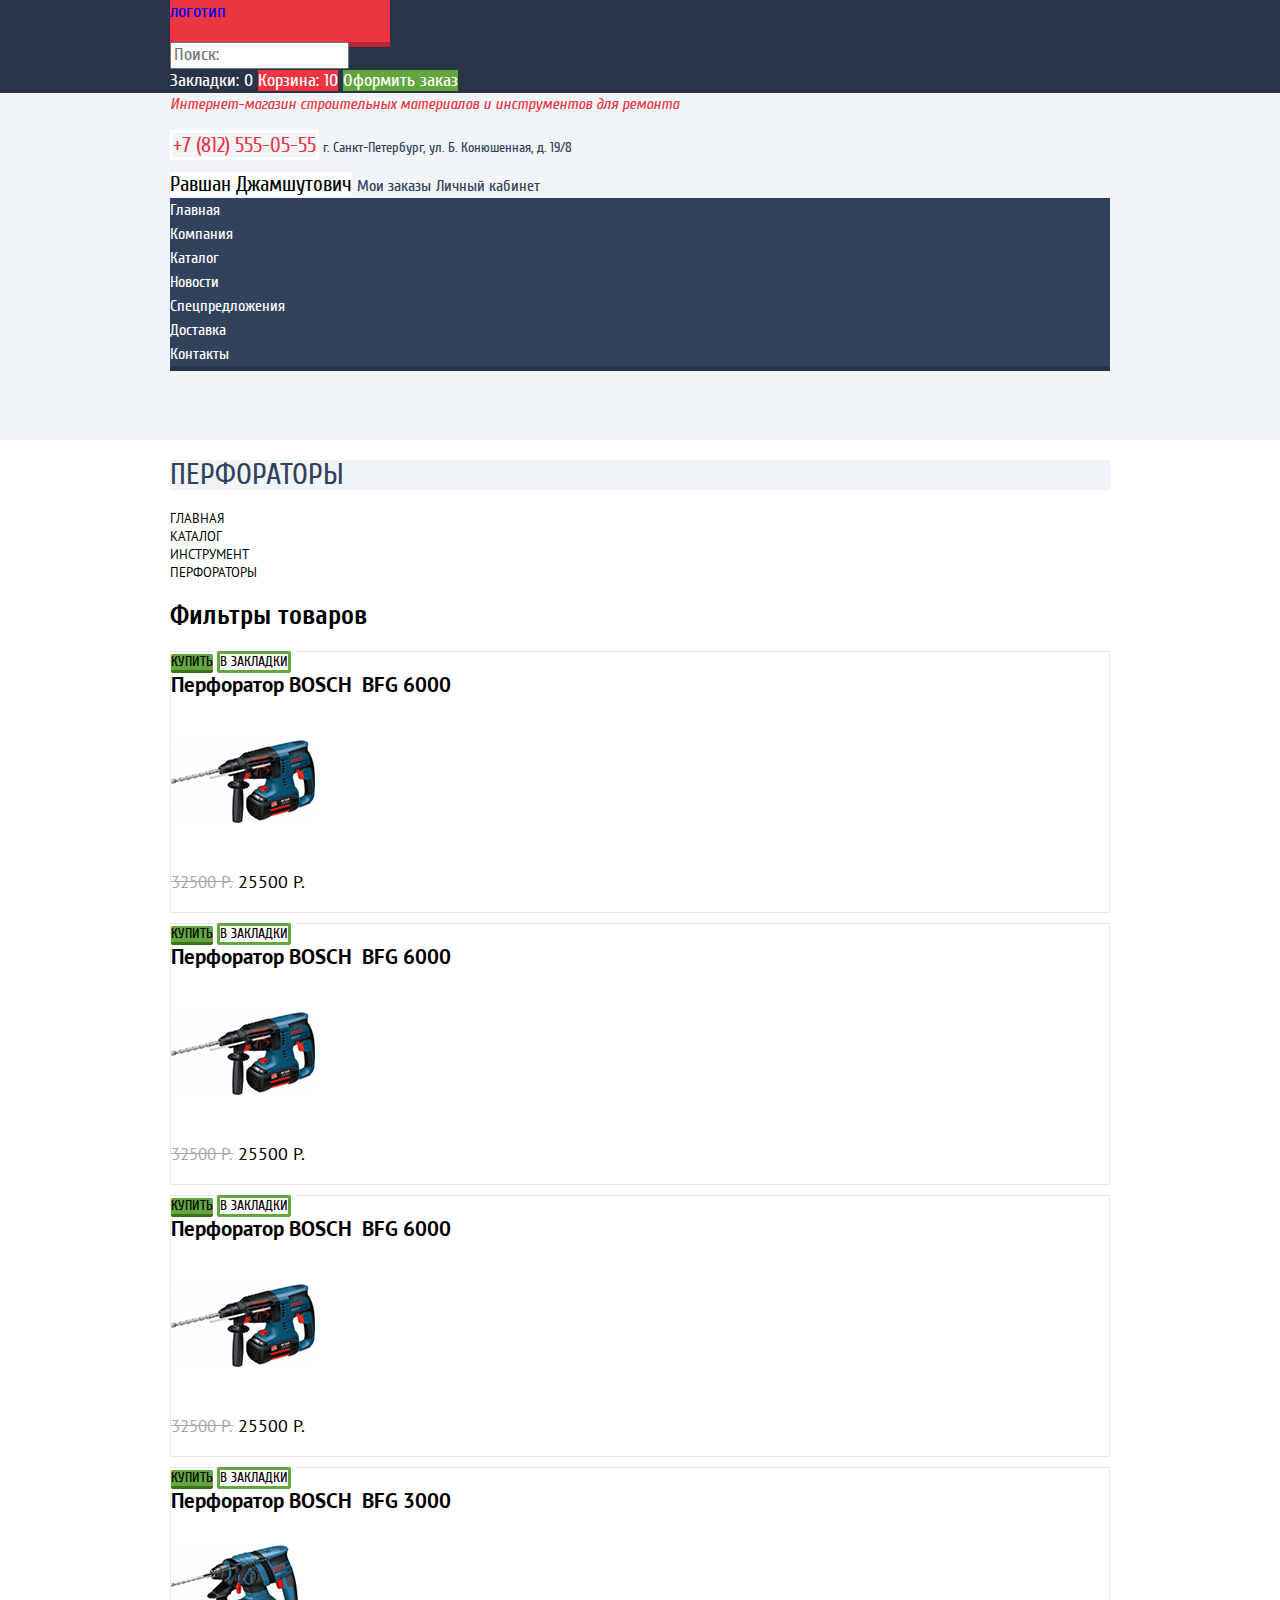
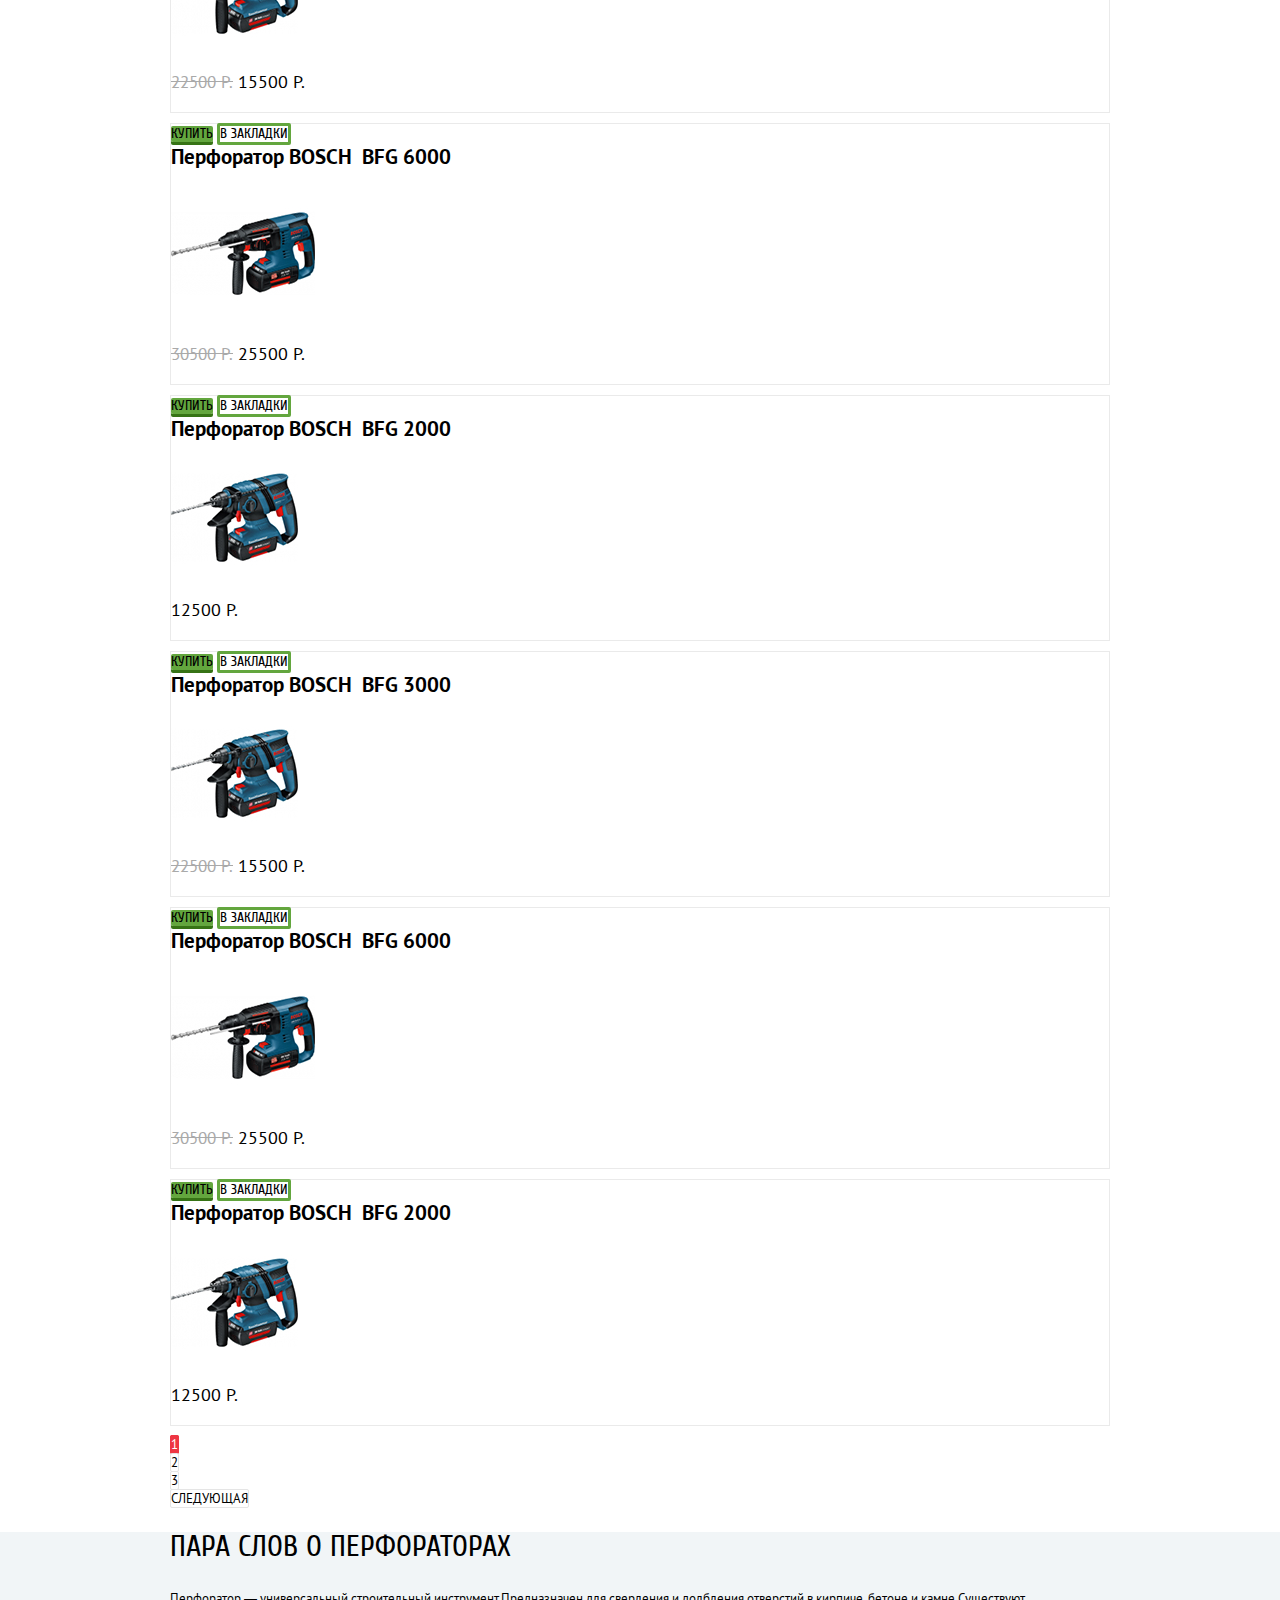
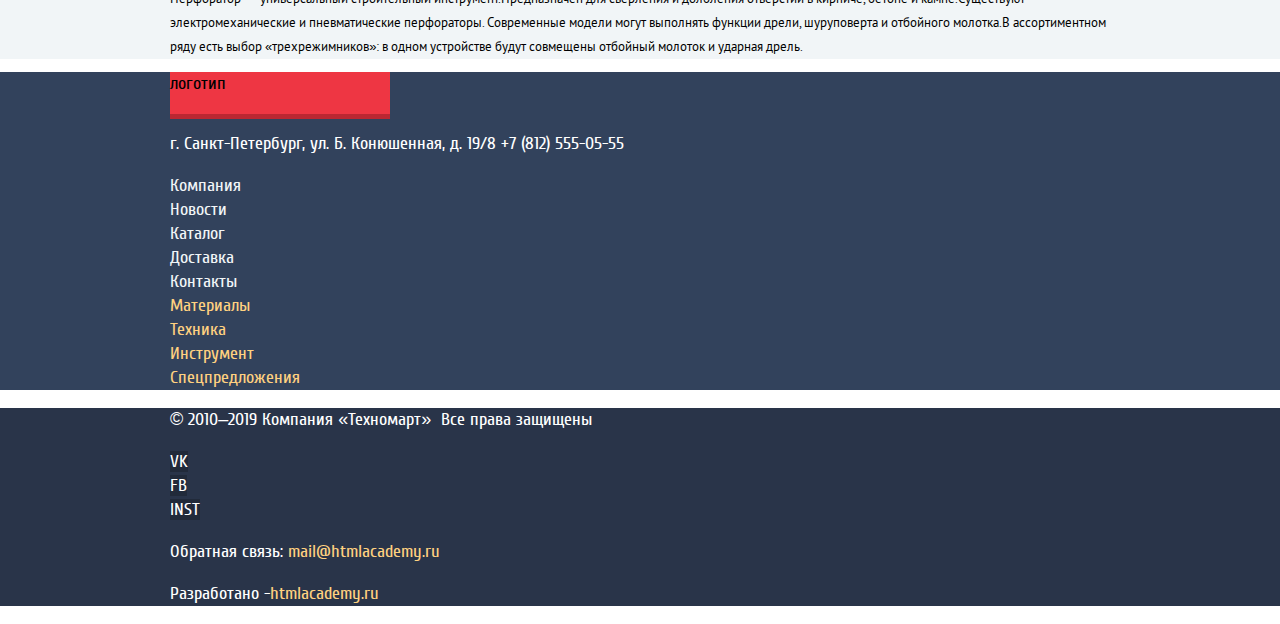
==== catalog.html @ c73e3b1f "Графика. Добавление контентных изображений.#1" ====
<!DOCTYPE html>
<html lang="en">
  <head>
    <meta charset="UTF-8">
    <title>HTML Academy: Техномарт Каталог</title>
    <link rel="stylesheet" href="css/normalize.css">
    <link rel="stylesheet" href="css/style.css">
  </head>
  <body class="page-body">
    <header class="main-header">
      <section class="header-top">
        <div class="header-content container">
          <a href="index.html" class="logo">логотип</a>
          <form>
            <input type="search" name="search" placeholder="Поиск:">
          </form>
          <a class="marks" href="">Закладки: 0</a>
          <a class="cart catalog-cart"  href="">Корзина: 10</a>
          <a class="order" href="blank.html">Оформить заказ</a>
        </div>
      </section>
      <section class="header-bottom">
        <div class="header-content container">
          <p class="site-desc">Интернет-магазин строительных материалов и инструментов для ремонта</p>
          <p class="location-adress">
            <a class="phone-number-header" href="tel:+78125550555">+7 (812) 555-05-55</a>
            г. Санкт-Петербург, ул. Б. Конюшенная, д. 19/8
          </p>
          <a class="user-link" href="blank.html">Равшан Джамшутович</a>
          <a class="my-orders" href="blank.html">Мои заказы</a>
          <a class="private-area" href="blank.html">Личный кабинет</a>
          <nav class="main-navigation">
            <ul class="site-navigation clear-list">
              <li class="site-navigation-item"><a href="index.html">Главная</a></li>
              <li class="site-navigation-item"><a href="blank.html">Компания</a></li>
              <li class="site-navigation-item"><a>Каталог</a></li>
              <li class="site-navigation-item"><a href="blank.html">Новости</a></li>
              <li class="site-navigation-item"><a href="blank.html">Спецпредложения</a></li>
              <li class="site-navigation-item"><a href="blank.html">Доставка</a></li>
              <li class="site-navigation-item"><a href="blank.html">Контакты</a></li>
            </ul>
          </nav>
        </div>
      </section>
    </header>
    <main>
      <div class="container">
        <h1 class="perforators-heading">Перфораторы</h1>
        <ul class="breadcrumbs clear-list">
          <li class="breadcrumbs-item breadcrumbs-item-house"><a href="index.html">главная</a></li><!-- иконка -->
          <li class="breadcrumbs-item"><a>Каталог</a></li>
          <li class="breadcrumbs-item"><a href="">Инструмент</a></li>
          <li class="breadcrumbs-item"><a href="">Перфораторы</a></li>
        </ul>
        <aside>
          <h2>Фильтры товаров</h2><!-- Форма фильтра товаров -->
        </aside>
        <section class="catalog-product">
          <ul class="catalog-product-list clear-list">
            <li class="catalog-product-item">
              <div class="catalog-product-actions">
                <a href="" class="buy">Купить</a>
                <a href="" class="add-marks">В закладки</a>
              </div>
              <h3>Перфоратор BOSCH  BFG 6000</h3>
              <img class="catalog-product-pic" width="144" height="128" src="img/bfg6000.jpg" alt="BFG 6000">
              <p>
                <del class="old-price">32500 Р.</del>
                <a href="">25500 Р.</a>
              </p>
            </li>
            <li class="catalog-product-item">
              <div class="catalog-product-actions">
                <a href="" class="buy">Купить</a>
                <a href="" class="add-marks">В закладки</a>
              </div>
              <h3>Перфоратор BOSCH  BFG 6000</h3>
              <img class="catalog-product-pic" src="img/bfg6000.jpg" width="144" height="128" alt="BFG 6000">
              <p>
                <del class="old-price">32500 Р.</del>
                <a href="">25500 Р.</a>
              </p>
            </li>
            <li class="catalog-product-item">
              <div class="catalog-product-actions">
                <a href="" class="buy">Купить</a>
                <a href="" class="add-marks">В закладки</a>
              </div>
              <h3>Перфоратор BOSCH  BFG 6000</h3>
              <img class="catalog-product-pic" src="img/bfg6000.jpg" width="144" height="128" alt="BFG 6000">
              <p>
                <del class="old-price">32500 Р.</del>
                <a href="">25500 Р.</a>
              </p>
            </li>
            <li class="catalog-product-item">
              <div class="catalog-product-actions">
                <a href="" class="buy">Купить</a>
                <a href="" class="add-marks">В закладки</a>
              </div>
              <h3>Перфоратор BOSCH  BFG 3000</h3>
              <img class="catalog-product-pic" src="img/bfg2000-3000.jpg" width="127" height="112" alt="BFG 3000">
              <p>
                <del class="old-price">22500 Р.</del>
                <a href="">15500 Р.</a>
              </p>
            </li>
            <li class="catalog-product-item">
              <div class="catalog-product-actions">
                <a href="" class="buy">Купить</a>
                <a href="" class="add-marks">В закладки</a>
              </div>
              <h3>Перфоратор BOSCH  BFG 6000</h3>
              <img class="catalog-product-pic" src="img/bfg6000.jpg" width="144" height="128" alt="BFG 6000">
              <p>
                <del class="old-price">30500 Р.</del>
                <a href="">25500 Р.</a>
              </p>
            </li>
            <li class="catalog-product-item">
              <div class="catalog-product-actions">
                <a href="" class="buy">Купить</a>
                <a href="" class="add-marks">В закладки</a>
              </div>
              <h3>Перфоратор BOSCH  BFG 2000</h3>
              <img class="catalog-product-pic" src="img/bfg2000-3000.jpg" width="127" height="112" alt="BFG 2000">
              <p>
                <a href="">12500 Р.</a>
              </p>
            </li>
            <li class="catalog-product-item">
              <div class="catalog-product-actions">
                <a href="" class="buy">Купить</a>
                <a href="" class="add-marks">В закладки</a>
              </div>
              <h3>Перфоратор BOSCH  BFG 3000</h3>
              <img class="catalog-product-pic" src="img/bfg2000-3000.jpg" width="127" height="112" alt="BFG 3000">
              <p>
                <del class="old-price">22500 Р.</del>
                <a href="">15500 Р.</a>
              </p>
            </li>
            <li class="catalog-product-item">
              <div class="catalog-product-actions">
                <a href="" class="buy">Купить</a>
                <a href="" class="add-marks">В закладки</a>
              </div>
              <h3>Перфоратор BOSCH  BFG 6000</h3>
              <img class="catalog-product-pic" src="img/bfg6000.jpg" width="144" height="128" alt="BFG 6000">
              <p>
                <del class="old-price">30500 Р.</del>
                <a href="">25500 Р.</a>
              </p>
            </li>
            <li class="catalog-product-item">
              <div class="catalog-product-actions">
                <a href="" class="buy">Купить</a>
                <a href="" class="add-marks">В закладки</a>
              </div>
              <h3>Перфоратор BOSCH  BFG 2000</h3>
              <img class="catalog-product-pic" src="img/bfg2000-3000.jpg" width="127" height="112" alt="BFG 2000">
              <p>
                <a href="">12500 Р.</a>
              </p>
            </li>
          </ul>
          <ul class="pagination clear-list">
            <li class="pagination-item"><a class="current">1</a></li>
            <li class="pagination-item"><a href="">2</a></li>
            <li class="pagination-item"><a href="">3</a></li>
            <li class="pagination-item"><a href="">Следующая</a></li>
          </ul>
        </section>
      </div>
      <section class="perforators-desc">
        <div class="container">
          <h2 class="perforators-desc-heading">Пара слов о перфораторах</h2>
          <p class="perforators-desc-text">Перфоратор — универсальный строительный  инструмент.Предназначен для сверления и долбления отверстий в кирпиче, бетоне и камне.Существуют электромеханические и пневматические перфораторы. Современные модели могут выполнять функции дрели, шуруповерта и отбойного молотка.В ассортиментном ряду есть выбор «трехрежимников»: в одном устройстве будут совмещены отбойный молоток и ударная дрель.</p>
        </div>
      </section>
    </main>
    <footer>
      <section class="footer-top">
        <div class="container">
          <a class="logo">логотип</a>
          <p class="footer-top-text">
            г. Санкт-Петербург, ул. Б. Конюшенная, д. 19/8
            <a class="phone-number-footer" href="tel:+78125550555">+7 (812) 555-05-55</a>
          </p>
          <ul class="footer-navigation clear-list">
            <li class="footer-navigation-item"><a href="blank.html">Компания</a></li>
            <li class="footer-navigation-item"><a href="blank.html">Новости</a></li>
            <li class="footer-navigation-item"><a href="catalog.html">Каталог</a></li>
            <li class="footer-navigation-item"><a href="blank.html">Доставка</a></li>
            <li class="footer-navigation-item"><a href="blank.html">Контакты</a></li>
          </ul>
          <ul class="footer-promo-list clear-list">
            <li class="footer-promo-item"><a href="#">Материалы</a></li>
            <li class="footer-promo-item"><a href="#">Техника</a></li>
            <li class="footer-promo-item"><a href="#">Инструмент</a></li>
            <li class="footer-promo-item"><a href="#">Спецпредложения</a></li>
          </ul>
        </div>
      </section>
      <section class="footer-bottom">
        <div class="container">
          <p class="footer-bottom-text">© 2010–2019 Компания «Техномарт»  Все права защищены</p>
          <ul class="footer-bottom-social clear-list">
            <li><a class="social-button" href="#">VK</a></li>
            <li><a class="social-button" href="#">FB</a></li>
            <li><a class="social-button" href="#">INST</a></li>
          </ul>
          <p class="footer-bottom-text">Обратная связь:<a class="feedback" href="mailto:mail@htmlacademy.ru"> mail@htmlacademy.ru</a></p>
          <p class="footer-bottom-text">Разработано -<a class="developers" href=" https://htmlacademy.ru/intensive/htmlcss">htmlacademy.ru</a></p>
        </div>
      </section>
    </footer>
  </body>
</html>
---- css/style.css ----
@font-face {
  font-family: "Cuprum";
  font-style: normal;
  font-weight: 400;
  src: local("Cuprum Regular"), local("Cuprum-Regular"),
       url("../fonts/cuprum.woff2") format("woff2"),
       url("../fonts/cuprum.woff") format("woff");
}
@font-face {
  font-family: "Cuprum";
  font-style: italic;
  font-weight: 400;
  src: local("Cuprum Italic"), local("Cuprum-Italic"),
       url("../fonts/cuprumitalic.woff2") format("woff2"),
       url("../fonts/cuprumitalic.woff") format("woff");
}
@font-face {
  font-family: "Cuprum";
  font-style: normal;
  font-weight: 700;
  src: local("Cuprum Bold"), local("Cuprum-Bold"),
       url("../fonts/cuprumbold.woff2") format("woff2"),
       url("../fonts/cuprumbold.woff") format("woff");
}
@font-face {
  font-family: "Cuprum";
  font-style: italic;
  font-weight: 700;
  src: local("Cuprum Bold Italic"), local("Cuprum-BoldItalic"),
       url("../fonts/cuprumbolditalic.woff2") format("woff2"),
       url("../fonts/cuprumbolditalic.woff") format("woff");
}
@font-face {
  font-family: "PT Sans";
  font-style: normal;
  font-weight: 400;
  src: local("PT Sans"), local("PTSans-Regular"),
       url("../fonts/ptsans.woff2") format("woff2"),
       url("../fonts/ptsans.woff") format("woff");
}
@font-face {
  font-family: "PT Sans";
  font-style: normal;
  font-weight: 700;
  src: local("PT Sans Bold"), local("PTSans-Bold"),
       url("../fonts/ptsansbold.woff2") format("woff2"),
       url("../fonts/ptsansbold.woff") format("woff");
}
/*Variables*/
:root {
  --basic-red: #EE3643;
  --basic-red-hover: #CA2C37;
  --basic-red-darken: #BA2732;
  --basic-blue: #32425C;
  --basic-blue-darken: #293449;
  --basic-blue-darkest: #32425C;
  --basic-blue-shadow: #405069;
  --special-blue: #161D29;
  --special-blue-active:#1D2739;
  --basic-green: #63A63E;
  --basic-green-hover: #5FBB2D;
  --basic-green-shadow: #367315;
  --basic-green-darken: #518534;
  --basic-white: #FFFFFF;
  --basic-white-lighten: rgba(255, 255, 255, 0.5);
  --special-white: rgba(0, 0, 0, 0.15);
  --basic-black: #000000;
  --basic-grey: #F1F5F7;
  --basic-grey-lighten: #EAEAEA;
  --basic-grey-darken: #A9A9A9;
  --special-grey: #C5C5C5;
  --special-grey-border: #E5E5E5;
  --basic-yellow: #FFBF47;
  --basic-yellow-lighten: #FFC047;
  --basic-light-blue: #3BBCE3;
  --basic-violet: #DC91D8;
  --basic-light-green: #8ED78F;
  --basic-pink-lighten: #F9F5F0;
  --special-gold: #FFD180;
  --social-blue: #212A3A;
}
/*Global*/
body {
  min-width: 960px;
  font-family: "Cuprum", "Arial", sans-serif;
  font-size: 18px;
  line-height: 24px;
  background-color: var(--basic-white);
  color: var(--basic-black);
}
.container {
  width: 940px;
  margin: 0 auto;
  padding: 0 10px;
}
.clear-list {
  list-style: none;
  padding: 0;
  margin: 0;
}
a {
  text-decoration: none;
}
/*Header*/
.main-header {

}
.header-top {
  background-color: var(--basic-blue-darken);
}
.logo {
  display: block;
  width: 220px;
  height: 42px;
  background-color: var(--basic-red);
  box-shadow: 0 5px 0 var(--basic-red-darken);
}
.logo:active {
  background-color: var(--basic-red-hover);
}
/*Поиск*/
.site-search:hover {
  background-color: var(--basic-white);
  border: none;
  color: var(--basic-black);
}
.marks,
.cart,
.order {
  color: var(--basic-white);
}
.marks:active,
.cart:active {
  background-color: var(--special-blue);
  color: var(--basic-white-lighten);
}
.order {
  background-color: var(--basic-green);
}
.order:hover {
  background-color: var(--basic-green-hover);
}
.order:active {
  background-color: var(--basic-green);
  color: var(--basic-white-lighten);
}
.header-bottom {
  background-color: var(--basic-grey);
  padding-bottom: 74px;
}
.site-desc {
  font-style: italic;
  font-size: 16px;
  line-height: 23px;
  color: var(--basic-red);
  margin: 0;
}
.phone-number-header {
  font-size: 21px;
  line-height: 30px;
  color: var(--basic-red);
  border: 3px solid var(--basic-white);
}
.location-adress {
  font-size: 14px;
  color: var(--basic-blue);
}
.login-link,
.registration-link,
.user-link {
  font-size: 21px;
  line-height: 21px;
  color: var(--basic-black);
  background-color: var(--basic-white);
}
.login-link:hover,
.registration-link:hover {
  font-size: 21px;
  line-height: 21px;
  color: var(--basic-red);
}
.login-link:active,
.registration-link:active,
.user-link:active {
  font-size: 21px;
  line-height: 21px;
  color: var(--special-grey);
}
.main-navigation {
  background-color: var(--basic-blue);
}
.site-navigation {
  box-shadow: 0 5px 0 var(--basic-blue-darken);
  padding-left: 0;
}
.site-navigation-item {

}
.site-navigation-item a {
  color: var(--basic-white);
  font-size: 16px;
}
.site-navigation-item a:hover {
  color: var(--basic-white);
  font-size: 16px;
  background-color: var(--basic-blue-darken);
}
.site-navigation-item a:active{
  color: var(--basic-white-lighten);
  font-size: 16px;
  background: var(--special-blue-active);
}
 /*Main*/
/*Promo-block*/
.promo-block {
}
.materials {
  background-color: var(--basic-yellow);
}
.instruments {
  background-color: var(--basic-light-blue);
}
.technics {
  background-color: var(--basic-violet);
}
.discount {
  background-color: var(--basic-light-green);
}
.delivery {
  background-color: var(--basic-yellow-lighten);
}
.promo-information-list {

}
.promo-information-item {

}
.promo-information-item p {
  font-size: 24px;
  line-height: 30px;
  color: var(--basic-white);
}
.promo-information-button {
  display: block;
  color: var(--basic-white);
  background-color: var(--basic-white-lighten);
  font-size: 14px;
  line-height: 18px;
  text-transform: uppercase;
}
.promo-information-button:hover {
  background-color: var(--special-grey);
}
.promo-information-button:active {
  background-color: var(--basic-grey-darken);
}
.promo-information-slider {
  background-color: var(--basic-grey-darken); /*Здесь будут картинки*/
}
.promo-information-slider-title {
  font-size: 36px;
  line-height: 36px;
}
.promo-information-slider-desc {
  font-size: 18px;
  line-height: 24px;
}
 /*Красная кнопка*/
.red-button {
  font-family: "Cuprum", "Arial", sans-serif;
  color: var(--basic-white);
  text-transform: uppercase;
  font-size: 14px;
  line-height: 18px;
  background-color: var(--basic-red);
}
.red-button:hover {
  background-color: var(--basic-red-hover);
}
.red-button:active {
  background-color: var(--basic-red-darken);
}
/*Популярные товары*/
.popular-product {
  font-family: "PT Sans", "Arial", sans-serif;
}
.popular-product-heading {
  font-family: "Cuprum", "Arial", sans-serif;
  font-size: 30px;
  line-height: 30px;
  font-weight: normal;
  text-transform: uppercase;
  color: var(--basic-blue);
  background-color: var(--basic-pink-lighten);
}
.popular-product-list {
}
.popular-product-item {
  border: 1px solid var(--basic-grey-lighten);
}
.popular-product-item a{
  color: var(--basic-black);
  line-height: 20px;
}
.old-price {
  font-size: 17px;
  line-height: 18px;
  color: var(--basic-grey-darken);
}
.price-button {
}
/*Популярные производители*/
.popular-brand {

}
.popular-brand-heading {
  background-color: var(--basic-pink-lighten);
  text-transform: uppercase;
  font-weight: normal;
  color: var(--basic-blue);
  font-size: 30px;
  line-height: 30px;
}
.popular-brand-list {

}
.popular-brand-item {
  border: 1px solid var(--basic-grey-lighten);
  background-color: var(--basic-white);
}
/*Сервисы*/
.service,
.perforators-desc {
  background-color: var(--basic-grey);
}
.service-heading,
.perforators-desc-heading {
  font-size: 30px;
  line-height: 30px;
  text-transform: uppercase;
  font-weight: normal;
}
.service-desc,
.service-slider-desc,
.perforators-desc-text {
  font-family: "PT Sans", "Arial", sans-serif;
  font-size: 13px;
  line-height: 24px;
}
.service-list {

}
.service-item {
  background-color: var(--basic-blue);
  color: var(--basic-white);
  font-size: 21px;
  line-height: 30px;
  border-bottom: 1px solid var(--basic-blue-darken);
  border-top: 1px solid var(--basic-blue-shadow);
}
.service-item:hover {
  background-color: var(--basic-blue-darken);
}
.service-item:active {
  background-color: var(--basic-white);
  color: var(--basic-blue);
  border: none;
}
/*company-desc*/
.company-desc-heading,
.company-contacts-heading {
  text-transform: uppercase;
  font-size: 30px;
  line-height: 30px;
  font-weight: normal;
}
.company-desc-text,
.company-contacts-text {
  font-family: "PT Sans", "Arial", sans-serif;
  font-size: 13px;
  line-height: 24px;
  color: var(--basic-black);
}
.company-desc-list {
}
.company-desc-item {
  position: relative;
  padding-left: 37px;
}
.company-desc-item:before {
  position: absolute;
  left: 0;
  content: "";
  width: 25px;
  height: 2px;
  background-color: var(--basic-red);
  top: 10px;
}
 /*Footer*/
/*футер-топ*/
.footer-top {
  background-color: var(--basic-blue);
}
.footer-top-text,
.phone-number-footer {
  color: var(--basic-white);
}
.phone-number-footer {
}
.footer-bottom {
  background-color: var(--basic-blue-darken);
}
.footer-navigation {
}
.footer-navigation a {
  color: var(--basic-grey);
}
.footer-navigation a:hover {
  text-decoration: underline;
}
.footer-navigation a:active {
  color: var(--basic-grey);
  opacity: 50%;
}
.footer-promo-list {
}
.footer-promo-item a {
  color: var(--special-gold);
}
.footer-promo-item a:hover {
  text-decoration: underline;
}
.footer-promo-item a:active {
  opacity: 50%;
}
/*футер-боттом*/
.footer-bottom-social {
}
.social-button {
  background-color: var(--social-blue);
  color: var(--basic-white);
}
.social-button:hover,
.social-button:active {
  background-color: var(--basic-red);
}
.footer-bottom-text {
  color: var(--basic-white);
}
.feedback,
.developers {
  color: var(--special-gold);
}
.feedback:hover,
.developers:hover {
  text-decoration: underline;
}
.feedback:active,
.developers:active {
  color: var(--basic-red);
}
 /*Catalog*/
/*Hedear*/
.catalog-cart {
  background-color: var(--basic-red);
}
.my-orders,
.private-area {
  color: var(--basic-blue);
  line-height: 18px;
  font-size: 16px;
}
.my-orders:hover,
.private-area:hover {
  color: var(--basic-red);
}
.my-orders:active,
.private-area:active {
  color: var(--special-grey);
}
/*Main*/
.perforators-heading {
  font-size: 30px;
  line-height: 30px;
  font-weight: normal;
  text-transform: uppercase;
  color: var(--basic-blue);
  background-color: var(--basic-grey);
}
.breadcrumbs {
  font-family: "PT Sans", "Arial", sans-serif;
  text-transform: uppercase;
  font-size: 13px;
  line-height: 18px;
}
.breadcrumbs a {
  color: var(--basic-black);
}
.catalog-product {
  font-family: "PT Sans", "Arial", sans-serif;
}
.catalog-product-list {
}
.catalog-product-item {
  position: relative;
  border: 1px solid var(--basic-grey-lighten);
  margin-bottom: 10px;
}
.catalog-product-item:hover {
  box-shadow: 0px 4px 20px var(--special-white);
}

.catalog-product-item a {
  color: var(--basic-black);
  line-height: 20px;
}
.product-item-hover {
  box-shadow: 0px 4px 20px var(--special-white);
}
/*зелёные кнопки*/
.catalog-product-actions {
  font-family: "Cuprum", "Arial", sans-serif;
  font-size: 14px;
  line-height: 18px;
  text-transform: uppercase;
  width: 100%;
  position: absolute;
  top: 0;
  left: 0;
  background-color: var(--basic-white);

}

.buy {
  color: var(--basic-white);
  background-color: var(--basic-green);
  box-shadow: 0px 3px 0px var(--basic-green-shadow);
  border-radius: 2px;
}
.buy:hover {
  background-color: var(--basic-green-hover);
}
.buy:active {
  background-color: var(--basic-green-darken);
}
.add-marks {
  color: var(--basic-blue);
  border: 3px solid var(--basic-green);
  border-radius: 2px;
}
.add-marks:hover {
  border: 3px solid var(--basic-blue);
}
.add-marks:active {
  border: 3px solid var(--basic-blue);
  color: var(--basic-blue);
  opacity: 0.5;
}
/*Пагинация*/
.pagination {
  font-size: 13px;
  line-height: 18px;
}
.pagination-item .current {
  background-color: var(--basic-red);
  color: var(--basic-white);
  border: 1px solid var(--basic-red);
  border-radius: 2px;
}
.pagination-item a {
  color: var(--basic-black);
  text-transform: uppercase;
  border: 1px solid var(--special-grey-border);
  border-radius: 2px;
}
.pagination a:hover {
  border: 1px solid var(--special-grey);
}
.pagination a:active {
  border: 1px solid var(--basic-red);
}
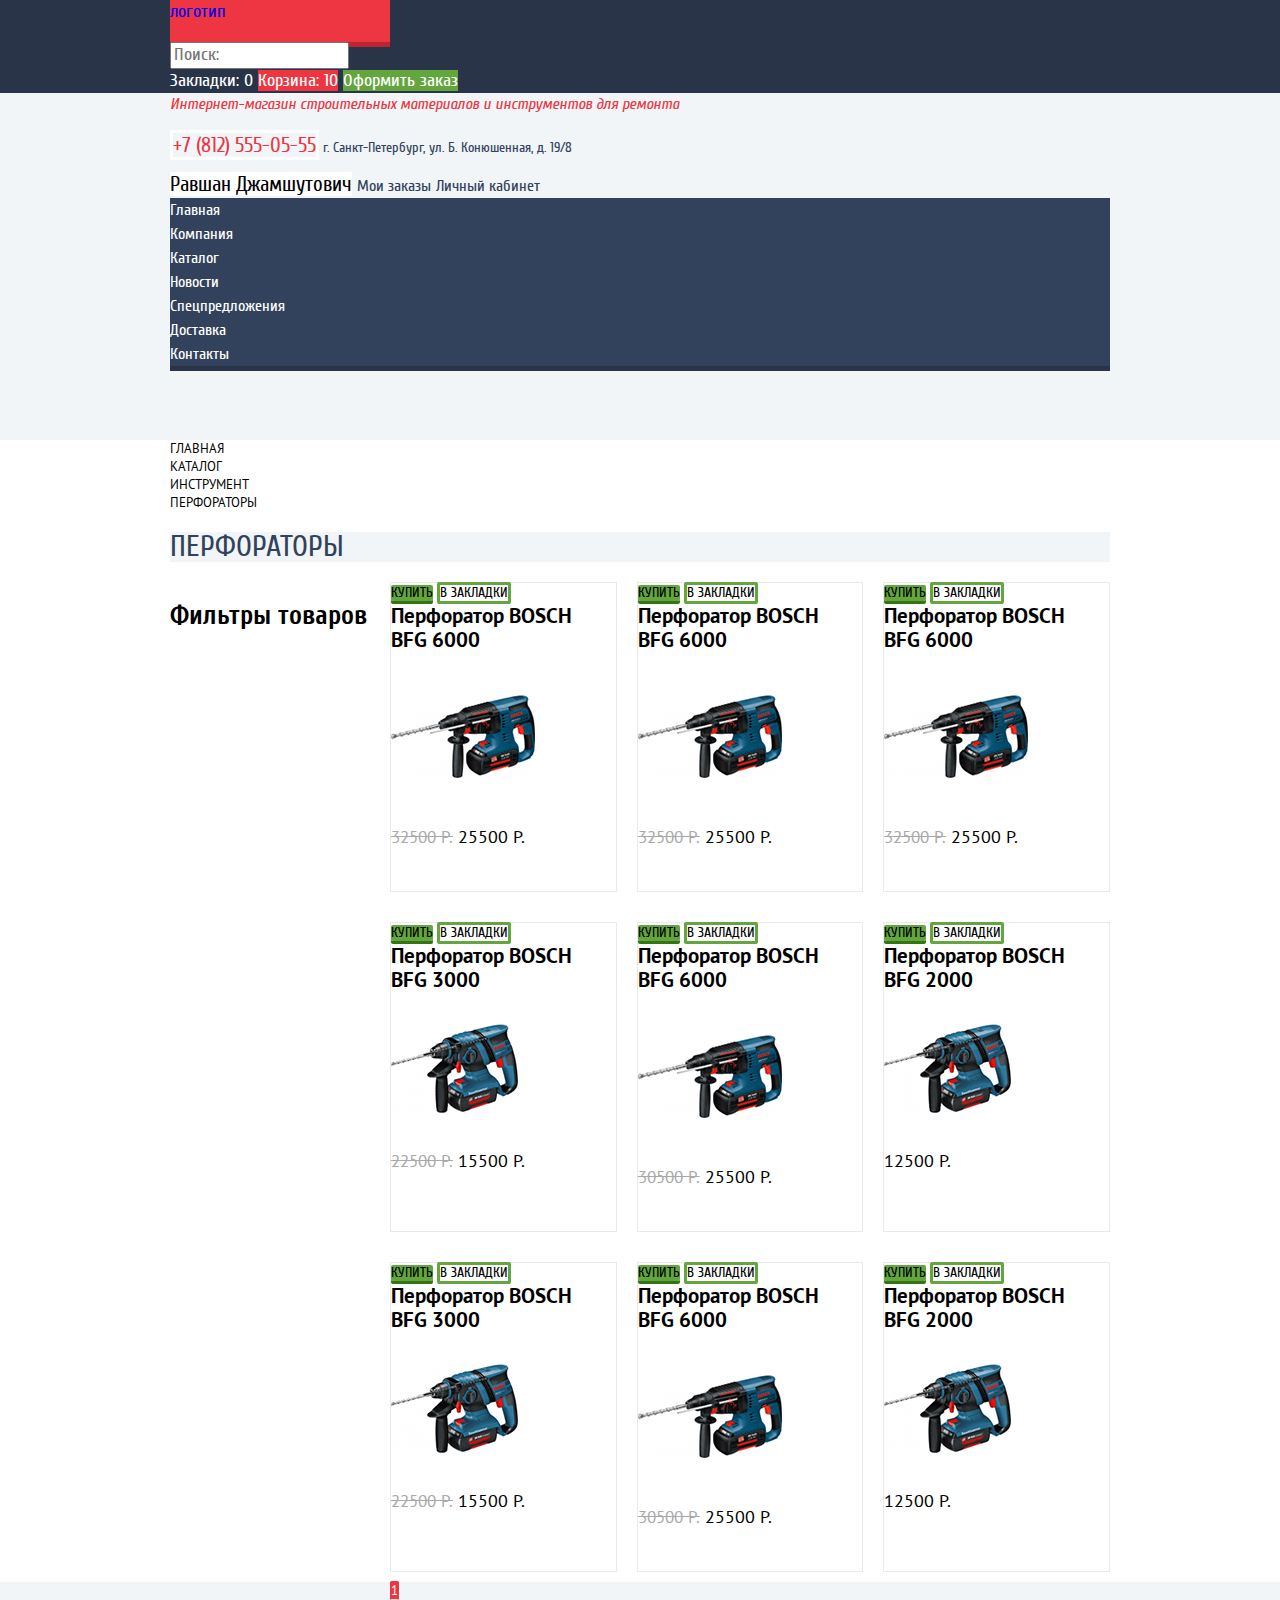
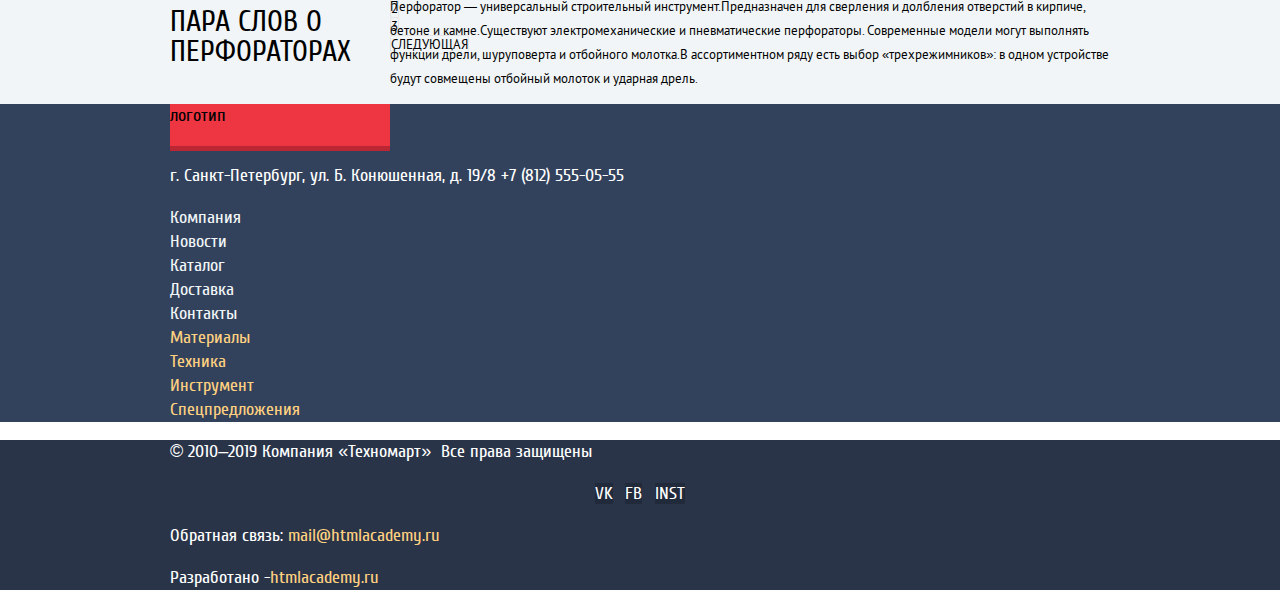
==== commit 5099ae21: "Сетка на гридах внутренней страницы. #1" ====
--- a/catalog.html
+++ b/catalog.html
@@ -1,12 +1,12 @@
 <!DOCTYPE html>
-<html lang="en">
+<html class="page" lang="en">
   <head>
     <meta charset="UTF-8">
     <title>HTML Academy: Техномарт Каталог</title>
     <link rel="stylesheet" href="css/normalize.css">
     <link rel="stylesheet" href="css/style.css">
   </head>
-  <body class="page-body">
+  <body class="page-body inner-page">
     <header class="main-header">
       <section class="header-top">
         <div class="header-content container">
@@ -43,7 +43,7 @@
         </div>
       </section>
     </header>
-    <main>
+    <main class="page-catalog">
       <div class="container">
         <h1 class="perforators-heading">Перфораторы</h1>
         <ul class="breadcrumbs clear-list">
@@ -52,8 +52,9 @@
           <li class="breadcrumbs-item"><a href="">Инструмент</a></li>
           <li class="breadcrumbs-item"><a href="">Перфораторы</a></li>
         </ul>
-        <aside>
-          <h2>Фильтры товаров</h2><!-- Форма фильтра товаров -->
+        <aside class="product-filters">
+          <h2>Фильтры товаров</h2>
+          <!-- Форма фильтра товаров -->
         </aside>
         <section class="catalog-product">
           <ul class="catalog-product-list clear-list">
--- a/css/style.css
+++ b/css/style.css
@@ -88,6 +88,22 @@
   background-color: var(--basic-white);
   color: var(--basic-black);
 }
+a {
+  text-decoration: none;
+}
+img {
+  max-width: 100%;
+  height: auto;
+}
+.page {
+  height: 100%;
+}
+.page-body {
+  min-height: 100%;
+  display: grid;
+  grid-template-rows: min-content 1fr min-content;
+  align-content: start;
+}
 .container {
   width: 940px;
   margin: 0 auto;
@@ -98,12 +114,8 @@
   padding: 0;
   margin: 0;
 }
-a {
-  text-decoration: none;
-}
 /*Header*/
 .main-header {
-
 }
 .header-top {
   background-color: var(--basic-blue-darken);
@@ -193,9 +205,7 @@
   box-shadow: 0 5px 0 var(--basic-blue-darken);
   padding-left: 0;
 }
-.site-navigation-item {
 
-}
 .site-navigation-item a {
   color: var(--basic-white);
   font-size: 16px;
@@ -230,7 +240,10 @@
   background-color: var(--basic-yellow-lighten);
 }
 .promo-information-list {
-
+  display: grid;
+  grid-gap: 20px;
+  grid-template-columns: auto auto auto;
+  grid-template-rows: auto auto auto;
 }
 .promo-information-item {
 
@@ -256,6 +269,8 @@
 }
 .promo-information-slider {
   background-color: var(--basic-grey-darken); /*Здесь будут картинки*/
+  grid-column: 1 / 3;
+  grid-row: 2 / 4;
 }
 .promo-information-slider-title {
   font-size: 36px;
@@ -284,6 +299,12 @@
 .popular-product {
   font-family: "PT Sans", "Arial", sans-serif;
 }
+.popular-product-wrapper {
+  display: grid;
+  grid-template-columns: 1fr auto;
+  background-color: var(--basic-pink-lighten);
+  align-items: center;
+}
 .popular-product-heading {
   font-family: "Cuprum", "Arial", sans-serif;
   font-size: 30px;
@@ -294,6 +315,9 @@
   background-color: var(--basic-pink-lighten);
 }
 .popular-product-list {
+  display: grid;
+  grid-template-columns: repeat(4, 1fr);
+  grid-gap: 20px;
 }
 .popular-product-item {
   border: 1px solid var(--basic-grey-lighten);
@@ -322,13 +346,24 @@
   line-height: 30px;
 }
 .popular-brand-list {
-
+  display: grid;
+  grid-template-columns: repeat(4, 1fr);
+  grid-gap: 20px;
 }
 .popular-brand-item {
   border: 1px solid var(--basic-grey-lighten);
   background-color: var(--basic-white);
 }
 /*Сервисы*/
+.service .container {
+  display: grid;
+  grid-template-columns: 1fr 1fr 1fr;
+  grid-gap: 80px;
+  align-items: center;
+}
+.service-wrapper {
+  grid-column: 1 / -1;
+}
 .service,
 .perforators-desc {
   background-color: var(--basic-grey);
@@ -339,6 +374,13 @@
   line-height: 30px;
   text-transform: uppercase;
   font-weight: normal;
+}
+.service-slider-heading {
+  line-height: 30px;
+  font-size: 30px;
+  text-transform: uppercase;
+  font-weight: normal;
+  color: var(--basic-blue);
 }
 .service-desc,
 .service-slider-desc,
@@ -367,6 +409,13 @@
   border: none;
 }
 /*company-desc*/
+.desc-wrapper {
+  display: grid;
+  grid-template-columns: 1fr 1fr;
+}
+.company-contacts {
+  justify-self: end;
+}
 .company-desc-heading,
 .company-contacts-heading {
   text-transform: uppercase;
@@ -398,6 +447,9 @@
 }
  /*Footer*/
 /*футер-топ*/
+.footer {
+  display: grid;
+}
 .footer-top {
   background-color: var(--basic-blue);
 }
@@ -410,8 +462,7 @@
 .footer-bottom {
   background-color: var(--basic-blue-darken);
 }
-.footer-navigation {
-}
+
 .footer-navigation a {
   color: var(--basic-grey);
 }
@@ -422,7 +473,8 @@
   color: var(--basic-grey);
   opacity: 50%;
 }
-.footer-promo-list {
+.footer-promo-item {
+  align-self: center;
 }
 .footer-promo-item a {
   color: var(--special-gold);
@@ -435,6 +487,10 @@
 }
 /*футер-боттом*/
 .footer-bottom-social {
+  display: grid;
+  grid-template-columns: repeat(3,1fr);
+  justify-self: center;
+  align-self: center;
 }
 .social-button {
   background-color: var(--social-blue);
@@ -479,6 +535,10 @@
   color: var(--special-grey);
 }
 /*Main*/
+.page-catalog .container {
+  display: grid;
+  grid-template-columns: 220px 3fr;
+}
 .perforators-heading {
   font-size: 30px;
   line-height: 30px;
@@ -486,12 +546,15 @@
   text-transform: uppercase;
   color: var(--basic-blue);
   background-color: var(--basic-grey);
+  grid-column: 1 / -1;
+  grid-row: 2 / 3;
 }
 .breadcrumbs {
   font-family: "PT Sans", "Arial", sans-serif;
   text-transform: uppercase;
   font-size: 13px;
   line-height: 18px;
+  grid-column: 1 / -1;
 }
 .breadcrumbs a {
   color: var(--basic-black);
@@ -500,6 +563,10 @@
   font-family: "PT Sans", "Arial", sans-serif;
 }
 .catalog-product-list {
+  display: grid;
+  grid-template-columns: repeat(3,1fr);
+  grid-gap: 20px;
+  height: 100%;
 }
 .catalog-product-item {
   position: relative;
@@ -509,7 +576,6 @@
 .catalog-product-item:hover {
   box-shadow: 0px 4px 20px var(--special-white);
 }
-
 .catalog-product-item a {
   color: var(--basic-black);
   line-height: 20px;
@@ -528,9 +594,7 @@
   top: 0;
   left: 0;
   background-color: var(--basic-white);
-
-}
-
+}
 .buy {
   color: var(--basic-white);
   background-color: var(--basic-green);
@@ -580,4 +644,3 @@
   border: 1px solid var(--basic-red);
 }
 
-
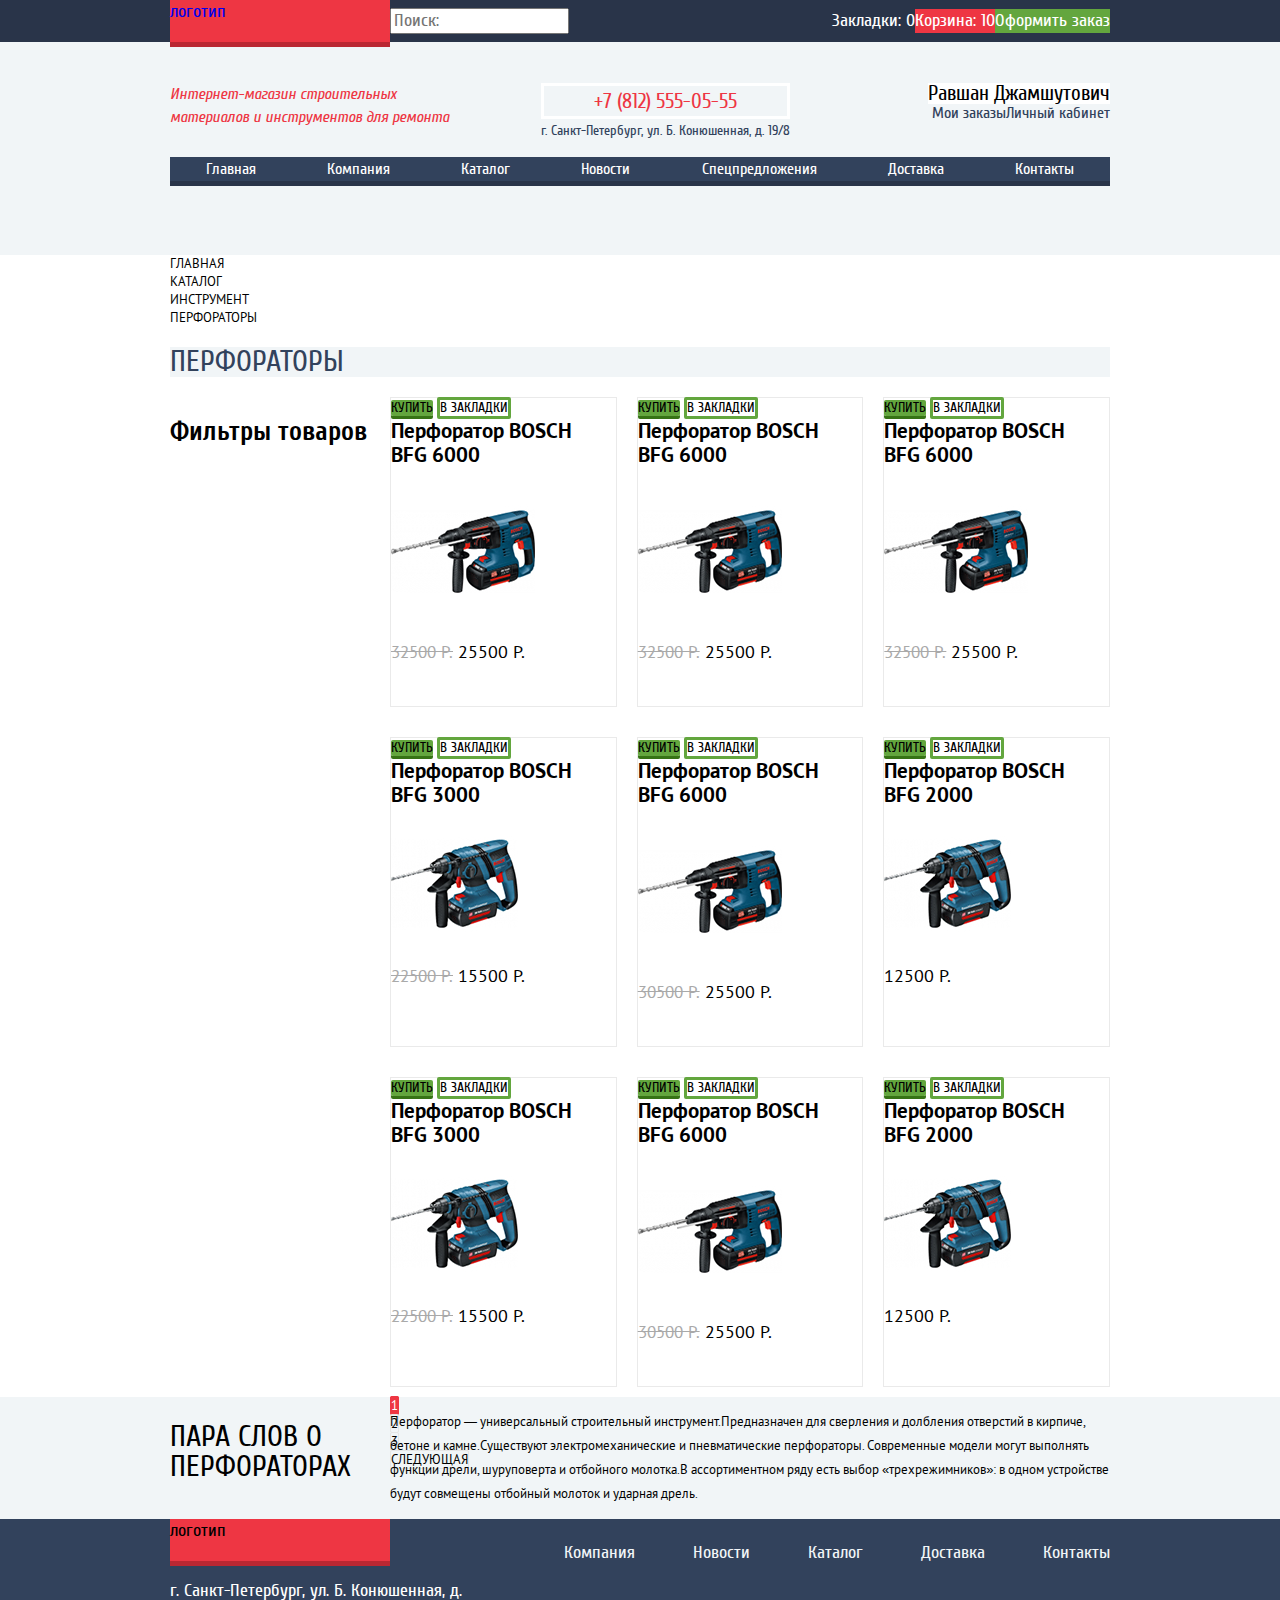
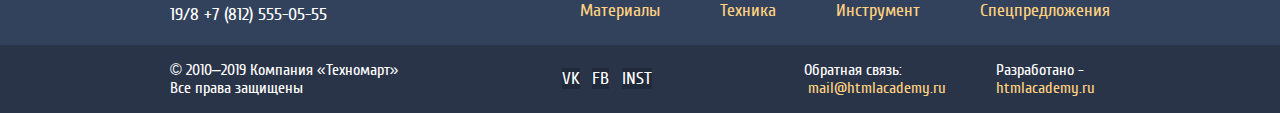
==== commit de7d3bf3: "Сетка на флексах внутренней страницы. #1" ====
--- a/catalog.html
+++ b/catalog.html
@@ -10,13 +10,17 @@
     <header class="main-header">
       <section class="header-top">
         <div class="header-content container">
-          <a href="index.html" class="logo">логотип</a>
-          <form>
-            <input type="search" name="search" placeholder="Поиск:">
-          </form>
-          <a class="marks" href="">Закладки: 0</a>
-          <a class="cart catalog-cart"  href="">Корзина: 10</a>
-          <a class="order" href="blank.html">Оформить заказ</a>
+          <div class="logosearch-wrapper">
+            <a href="index.html" class="logo">логотип</a>
+            <form>
+              <input type="search" name="search" placeholder="Поиск:">
+            </form>
+          </div>
+          <div class="mco-wrapper">
+            <a class="marks" href="">Закладки: 0</a>
+            <a class="cart catalog-cart"  href="">Корзина: 10</a>
+            <a class="order" href="blank.html">Оформить заказ</a>
+          </div>
         </div>
       </section>
       <section class="header-bottom">
@@ -26,9 +30,11 @@
             <a class="phone-number-header" href="tel:+78125550555">+7 (812) 555-05-55</a>
             г. Санкт-Петербург, ул. Б. Конюшенная, д. 19/8
           </p>
-          <a class="user-link" href="blank.html">Равшан Джамшутович</a>
-          <a class="my-orders" href="blank.html">Мои заказы</a>
-          <a class="private-area" href="blank.html">Личный кабинет</a>
+          <div class="catalog-login">
+            <a class="user-link" href="blank.html">Равшан Джамшутович</a>
+            <a class="my-orders" href="blank.html">Мои заказы</a>
+            <a class="private-area" href="blank.html">Личный кабинет</a>
+          </div>
           <nav class="main-navigation">
             <ul class="site-navigation clear-list">
               <li class="site-navigation-item"><a href="index.html">Главная</a></li>
@@ -189,27 +195,31 @@
         </div>
       </section>
     </main>
-    <footer>
+    <footer class="footer">
       <section class="footer-top">
         <div class="container">
-          <a class="logo">логотип</a>
-          <p class="footer-top-text">
-            г. Санкт-Петербург, ул. Б. Конюшенная, д. 19/8
-            <a class="phone-number-footer" href="tel:+78125550555">+7 (812) 555-05-55</a>
-          </p>
-          <ul class="footer-navigation clear-list">
-            <li class="footer-navigation-item"><a href="blank.html">Компания</a></li>
-            <li class="footer-navigation-item"><a href="blank.html">Новости</a></li>
-            <li class="footer-navigation-item"><a href="catalog.html">Каталог</a></li>
-            <li class="footer-navigation-item"><a href="blank.html">Доставка</a></li>
-            <li class="footer-navigation-item"><a href="blank.html">Контакты</a></li>
-          </ul>
-          <ul class="footer-promo-list clear-list">
-            <li class="footer-promo-item"><a href="#">Материалы</a></li>
-            <li class="footer-promo-item"><a href="#">Техника</a></li>
-            <li class="footer-promo-item"><a href="#">Инструмент</a></li>
-            <li class="footer-promo-item"><a href="#">Спецпредложения</a></li>
-          </ul>
+          <div class="footer-top-wrapper logo-wrapper">
+            <a class="logo">логотип</a>
+            <p class="footer-top-text">
+              г. Санкт-Петербург, ул. Б. Конюшенная, д. 19/8
+              <a class="phone-number-footer" href="tel:+78125550555">+7 (812) 555-05-55</a>
+            </p>
+          </div>
+          <div class="footer-top-wrapper nav-wrapper">
+            <ul class="footer-navigation clear-list">
+              <li class="footer-navigation-item"><a href="blank.html">Компания</a></li>
+              <li class="footer-navigation-item"><a href="blank.html">Новости</a></li>
+              <li class="footer-navigation-item"><a href="catalog.html">Каталог</a></li>
+              <li class="footer-navigation-item"><a href="blank.html">Доставка</a></li>
+              <li class="footer-navigation-item"><a href="blank.html">Контакты</a></li>
+            </ul>
+            <ul class="footer-promo-list clear-list">
+              <li class="footer-promo-item"><a href="#">Материалы</a></li>
+              <li class="footer-promo-item"><a href="#">Техника</a></li>
+              <li class="footer-promo-item"><a href="#">Инструмент</a></li>
+              <li class="footer-promo-item"><a href="#">Спецпредложения</a></li>
+            </ul>
+          </div>
         </div>
       </section>
       <section class="footer-bottom">
@@ -221,9 +231,9 @@
             <li><a class="social-button" href="#">FB</a></li>
             <li><a class="social-button" href="#">INST</a></li>
           </ul>
-          <p class="footer-bottom-text">Обратная связь:<a class="feedback" href="mailto:mail@htmlacademy.ru"> +          <p class="footer-bottom-text feedback-text">Обратная связь:<a class="feedback" href="mailto:mail@htmlacademy.ru">  mail@htmlacademy.ru</a></p>
-          <p class="footer-bottom-text">Разработано -<a class="developers" href=" +          <p class="footer-bottom-text dev-text">Разработано -<a class="developers" href="  https://htmlacademy.ru/intensive/htmlcss">htmlacademy.ru</a></p>
         </div>
       </section>
--- a/css/style.css
+++ b/css/style.css
@@ -119,6 +119,16 @@
 }
 .header-top {
   background-color: var(--basic-blue-darken);
+  display: flex;
+}
+.header-top .header-content {
+  display: flex;
+  justify-content: space-between;
+  align-items: center;
+}
+.logosearch-wrapper {
+  display: flex;
+  align-items: center;
 }
 .logo {
   display: block;
@@ -131,6 +141,8 @@
   background-color: var(--basic-red-hover);
 }
 /*Поиск*/
+.site-search {
+}
 .site-search:hover {
   background-color: var(--basic-white);
   border: none;
@@ -141,6 +153,10 @@
 .order {
   color: var(--basic-white);
 }
+.mco-wrapper {
+  display: flex;
+  justify-content: space-between;
+}
 .marks:active,
 .cart:active {
   background-color: var(--special-blue);
@@ -159,23 +175,40 @@
 .header-bottom {
   background-color: var(--basic-grey);
   padding-bottom: 74px;
+}
+.header-bottom .header-content {
+  display: flex;
+  flex-wrap: wrap;
+  justify-content: space-between;
+  align-items: flex-start;
 }
 .site-desc {
   font-style: italic;
   font-size: 16px;
   line-height: 23px;
   color: var(--basic-red);
-  margin: 0;
+  width: 300px;
+  margin-top: 41px;
+}
+.location-adress {
+  text-align: center;
+  font-size: 14px;
+  margin-top: 41px;
+  color: var(--basic-blue);
 }
 .phone-number-header {
+  display: block;
   font-size: 21px;
   line-height: 30px;
   color: var(--basic-red);
   border: 3px solid var(--basic-white);
 }
-.location-adress {
-  font-size: 14px;
-  color: var(--basic-blue);
+.login-registration {
+  display: flex;
+  flex-wrap: wrap;
+  width: 300px;
+  justify-content: flex-end;
+  margin-top: 41px;
 }
 .login-link,
 .registration-link,
@@ -202,10 +235,14 @@
   background-color: var(--basic-blue);
 }
 .site-navigation {
+  display: flex;
+  width: 940px;
+  justify-content: space-around;
   box-shadow: 0 5px 0 var(--basic-blue-darken);
   padding-left: 0;
 }
-
+.site-navigation-item {
+}
 .site-navigation-item a {
   color: var(--basic-white);
   font-size: 16px;
@@ -246,7 +283,6 @@
   grid-template-rows: auto auto auto;
 }
 .promo-information-item {
-
 }
 .promo-information-item p {
   font-size: 24px;
@@ -300,10 +336,12 @@
   font-family: "PT Sans", "Arial", sans-serif;
 }
 .popular-product-wrapper {
-  display: grid;
-  grid-template-columns: 1fr auto;
+  display: flex;
   background-color: var(--basic-pink-lighten);
   align-items: center;
+}
+.popular-product-wrapper a {
+  width: 192px;
 }
 .popular-product-heading {
   font-family: "Cuprum", "Arial", sans-serif;
@@ -313,6 +351,7 @@
   text-transform: uppercase;
   color: var(--basic-blue);
   background-color: var(--basic-pink-lighten);
+  width: 100%;
 }
 .popular-product-list {
   display: grid;
@@ -335,7 +374,6 @@
 }
 /*Популярные производители*/
 .popular-brand {
-
 }
 .popular-brand-heading {
   background-color: var(--basic-pink-lighten);
@@ -344,6 +382,7 @@
   color: var(--basic-blue);
   font-size: 30px;
   line-height: 30px;
+  width: 100%;
 }
 .popular-brand-list {
   display: grid;
@@ -390,7 +429,6 @@
   line-height: 24px;
 }
 .service-list {
-
 }
 .service-item {
   background-color: var(--basic-blue);
@@ -453,16 +491,36 @@
 .footer-top {
   background-color: var(--basic-blue);
 }
+.footer-top .container {
+  display: flex;
+  flex-wrap: wrap;
+  justify-content: space-between;
+}
+.logo-wrapper {
+  width: 320px;
+}
+.nav-wrapper {
+  width: 550px;
+  justify-content: center;
+  align-items: flex-end;
+}
+.footer-top-wrapper {
+  display: flex;
+  flex-direction: column;
+}
 .footer-top-text,
 .phone-number-footer {
   color: var(--basic-white);
 }
 .phone-number-footer {
 }
-.footer-bottom {
-  background-color: var(--basic-blue-darken);
-}
-
+.footer-navigation {
+  display: flex;
+  margin-bottom: 34px;
+}
+.footer-navigation-item {
+  margin-left: 58px;
+}
 .footer-navigation a {
   color: var(--basic-grey);
 }
@@ -473,8 +531,14 @@
   color: var(--basic-grey);
   opacity: 50%;
 }
+.footer-promo-list {
+  display: flex;
+  justify-content: flex-end;
+}
 .footer-promo-item {
   align-self: center;
+  justify-content: space-between;
+  margin-left: 60px;
 }
 .footer-promo-item a {
   color: var(--special-gold);
@@ -486,11 +550,21 @@
   opacity: 50%;
 }
 /*футер-боттом*/
+.footer-bottom {
+  background-color: var(--basic-blue-darken);
+}
+.footer-bottom .container {
+  display: flex;
+  justify-content: space-between;
+}
+.footer-bottom-text:first-child {
+width: 240px;
+}
 .footer-bottom-social {
   display: grid;
   grid-template-columns: repeat(3,1fr);
-  justify-self: center;
   align-self: center;
+  margin-left: auto;
 }
 .social-button {
   background-color: var(--social-blue);
@@ -502,10 +576,20 @@
 }
 .footer-bottom-text {
   color: var(--basic-white);
+  line-height: 18px;
+  font-size: 16px;
 }
 .feedback,
 .developers {
   color: var(--special-gold);
+  display: flex;
+}
+.feedback-text {
+  margin-left: auto;
+  margin-right: 50px;
+}
+.dev-text {
+  margin-right: 15px;
 }
 .feedback:hover,
 .developers:hover {
@@ -520,11 +604,23 @@
 .catalog-cart {
   background-color: var(--basic-red);
 }
+.catalog-login {
+  display: flex;
+  flex-wrap: wrap;
+  width: 250px;
+  justify-content: flex-end;
+  margin-top: 41px;
+}
+.user-link {
+}
+.my-orders {
+}
 .my-orders,
 .private-area {
   color: var(--basic-blue);
   line-height: 18px;
   font-size: 16px;
+  align-self: center;
 }
 .my-orders:hover,
 .private-area:hover {
@@ -534,6 +630,7 @@
 .private-area:active {
   color: var(--special-grey);
 }
+
 /*Main*/
 .page-catalog .container {
   display: grid;
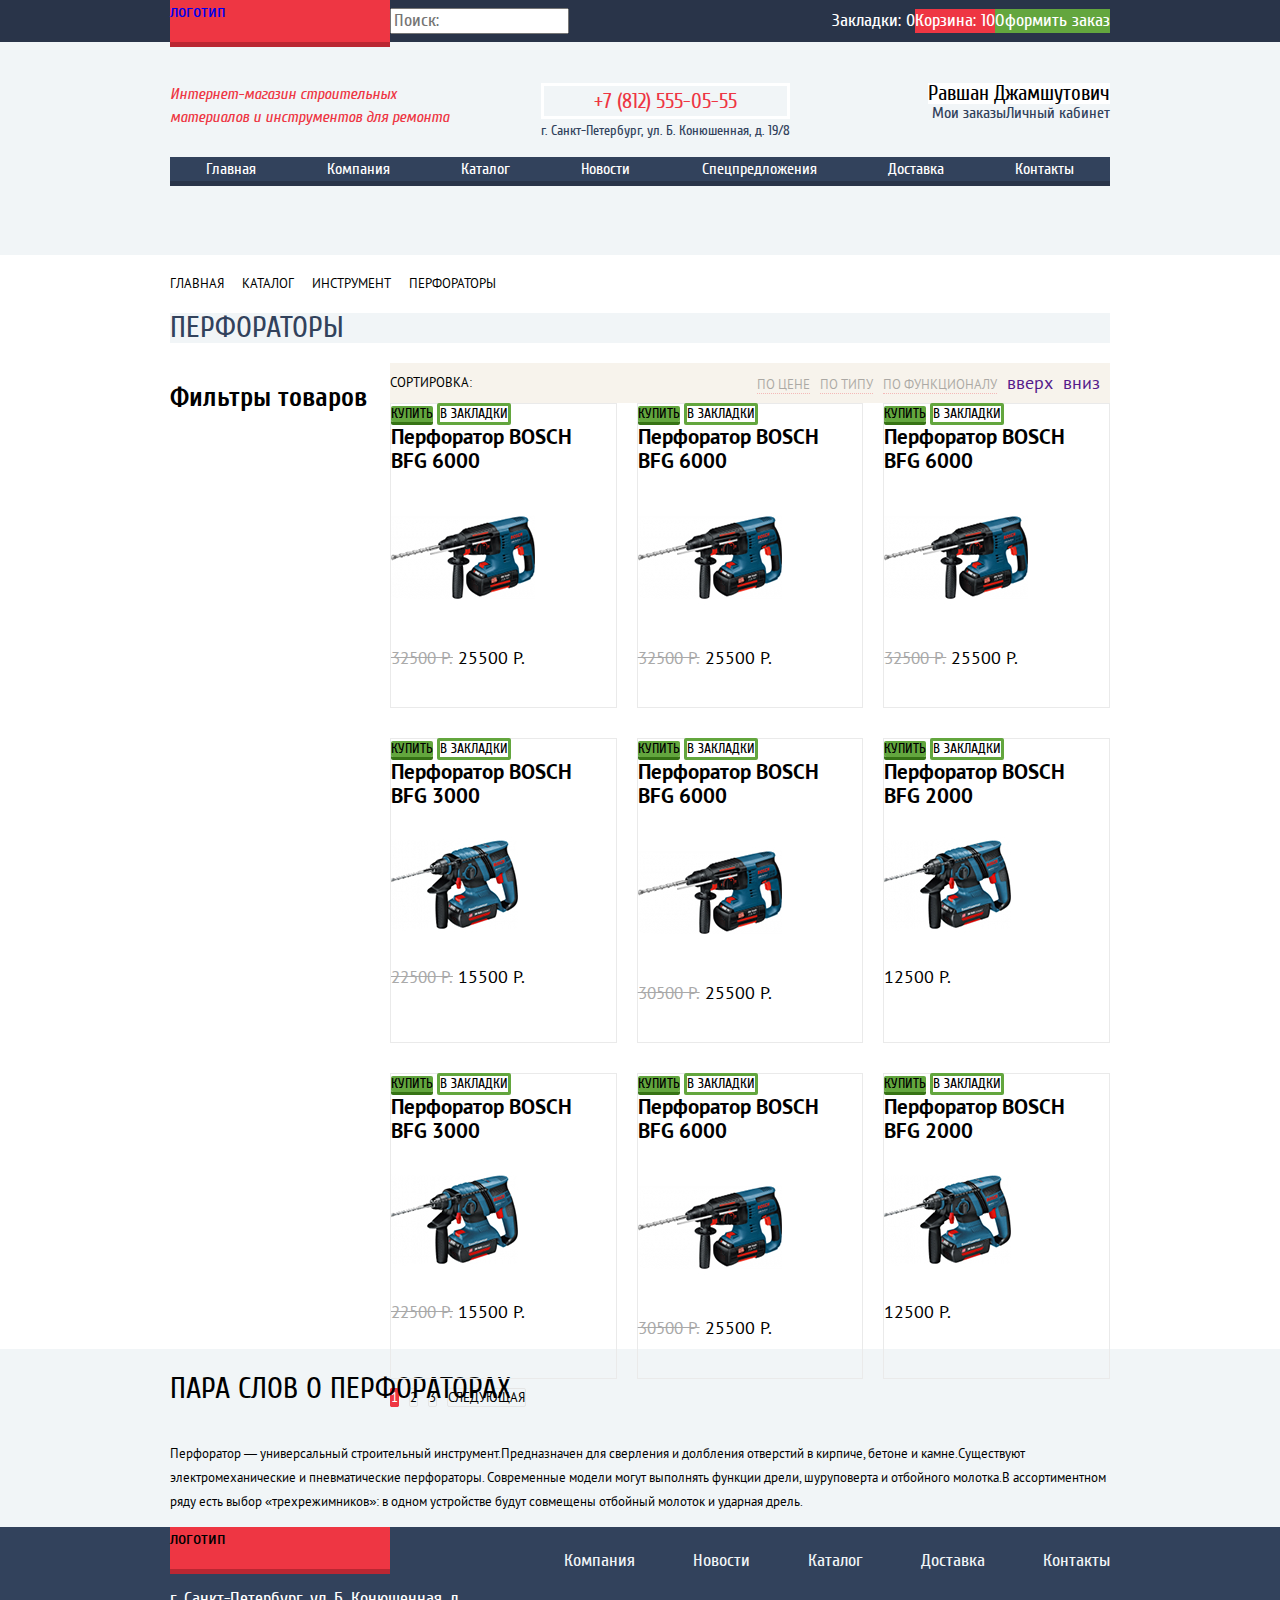
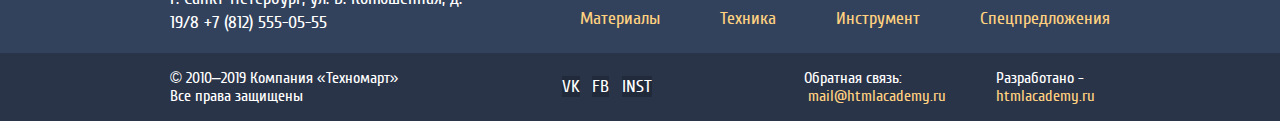
==== commit 37104a7e: "Сетка на флексах внутренней страницы. #2" ====
--- a/catalog.html
+++ b/catalog.html
@@ -63,6 +63,16 @@
           <!-- Форма фильтра товаров -->
         </aside>
         <section class="catalog-product">
+          <div class="sorting">
+            <h2 class="sorting-title">Сортировка:</h2>
+            <ul class="sorting-list clear-list">
+              <li class="sorting-item sorting-item-type"><a href="">По цене</a></li>
+              <li class="sorting-item sorting-item-type"><a href="">По типу</a></li>
+              <li class="sorting-item sorting-item-type"><a href="">По функционалу</a></li>
+              <li class="sorting-item"><a href="">вверх</a></li>
+              <li class="sorting-item"><a href="">вниз</a></li>
+            </ul>
+          </div>
           <ul class="catalog-product-list clear-list">
             <li class="catalog-product-item">
               <div class="catalog-product-actions">
--- a/css/style.css
+++ b/css/style.css
@@ -76,6 +76,7 @@
   --basic-violet: #DC91D8;
   --basic-light-green: #8ED78F;
   --basic-pink-lighten: #F9F5F0;
+  --basic-pink-filter: #F7F3EC;
   --special-gold: #FFD180;
   --social-blue: #212A3A;
 }
@@ -647,14 +648,56 @@
   grid-row: 2 / 3;
 }
 .breadcrumbs {
+  display: flex;
+  margin-top: 20px;
+  flex-wrap: wrap;
   font-family: "PT Sans", "Arial", sans-serif;
   text-transform: uppercase;
   font-size: 13px;
   line-height: 18px;
   grid-column: 1 / -1;
 }
+.breadcrumbs-item {
+  margin-right: 18px;
+}
 .breadcrumbs a {
   color: var(--basic-black);
+}
+.sorting {
+  display: flex;
+  justify-content: space-between;
+  background-color: var(--basic-pink-filter);
+}
+.sorting-title {
+  font-size: 13px;
+  line-height: 18px;
+  font-weight: normal;
+  text-transform: uppercase;
+}
+.sorting-list {
+  display: flex;
+  flex-wrap: wrap;
+  align-self: center;
+  justify-content: space-between;
+}
+.sorting-item {
+  margin-right: 10px;
+}
+.sorting-item-type a {
+  color: var(--basic-black);
+  text-transform: uppercase;
+  font-size: 13px;
+  line-height: 18px;
+  border-bottom: 1px dotted var(--basic-red);
+  opacity: 0.3;
+}
+.sorting-item-type a:hover {
+  opacity: 1;
+  border-bottom: 1px solid var(--basic-red);
+}
+.sorting-item-type a:active {
+  color: var(--basic-red);
+  border: none;
 }
 .catalog-product {
   font-family: "PT Sans", "Arial", sans-serif;
@@ -679,6 +722,11 @@
 }
 .product-item-hover {
   box-shadow: 0px 4px 20px var(--special-white);
+}
+.perforators-desc .container {
+  display: flex;
+  flex-direction: column;
+  align-items: flex-start;
 }
 /*зелёные кнопки*/
 .catalog-product-actions {
@@ -719,8 +767,12 @@
 }
 /*Пагинация*/
 .pagination {
+  display: flex;
   font-size: 13px;
   line-height: 18px;
+}
+.pagination-item {
+  margin-right: 10px;
 }
 .pagination-item .current {
   background-color: var(--basic-red);
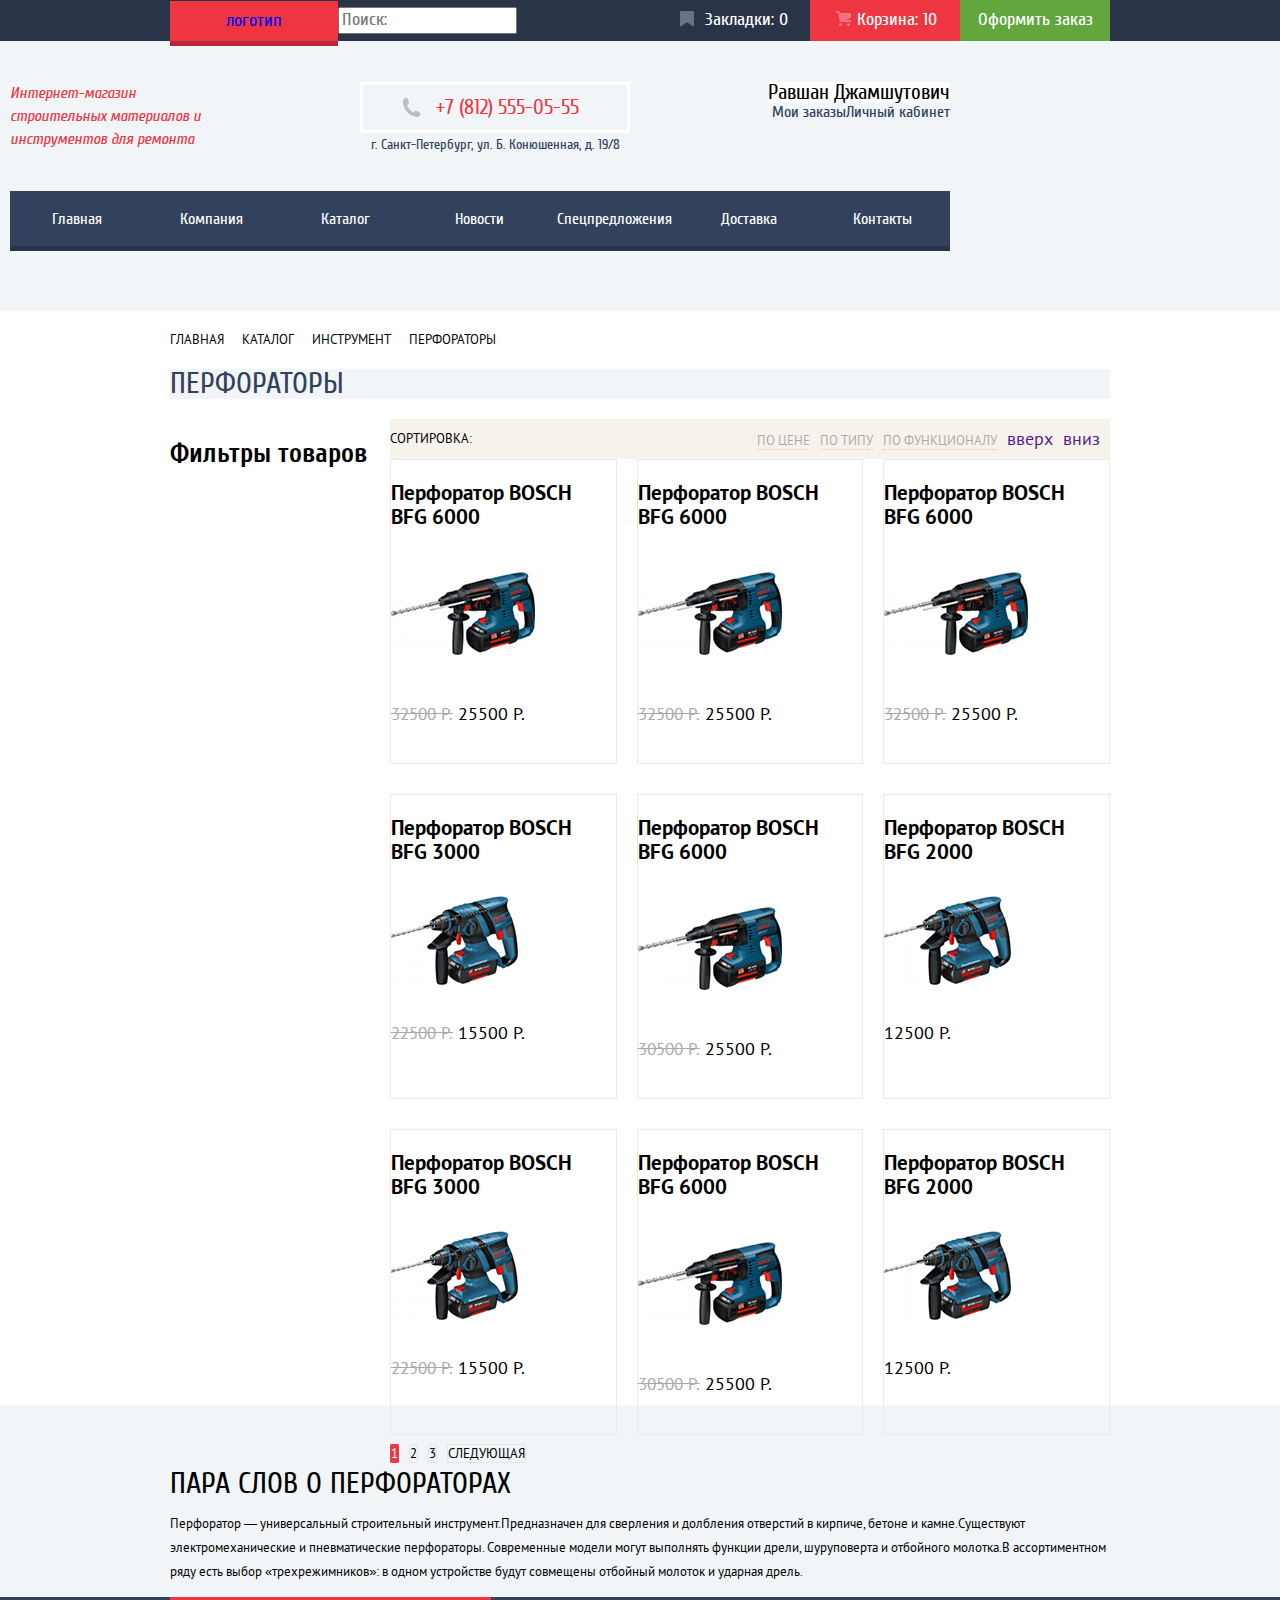
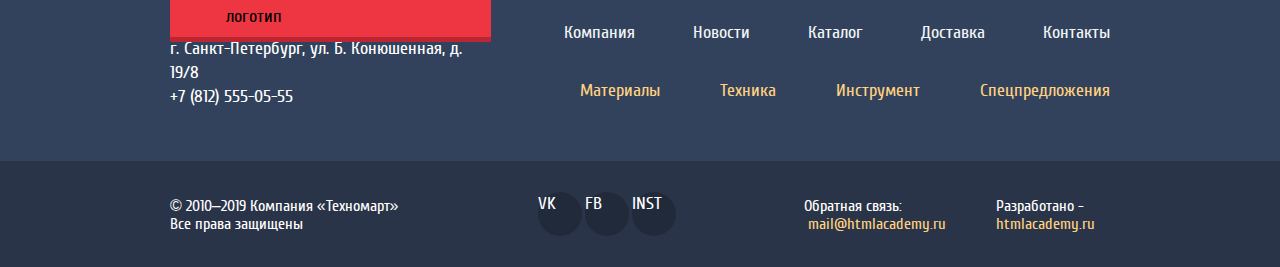
==== commit 10a13953: "Декоративные элементы главной страницы. #1" ====
--- a/catalog.html
+++ b/catalog.html
@@ -75,7 +75,7 @@
           </div>
           <ul class="catalog-product-list clear-list">
             <li class="catalog-product-item">
-              <div class="catalog-product-actions">
+              <div class="product-actions">
                 <a href="" class="buy">Купить</a>
                 <a href="" class="add-marks">В закладки</a>
               </div>
@@ -88,7 +88,7 @@
               </p>
             </li>
             <li class="catalog-product-item">
-              <div class="catalog-product-actions">
+              <div class="product-actions">
                 <a href="" class="buy">Купить</a>
                 <a href="" class="add-marks">В закладки</a>
               </div>
@@ -101,7 +101,7 @@
               </p>
             </li>
             <li class="catalog-product-item">
-              <div class="catalog-product-actions">
+              <div class="product-actions">
                 <a href="" class="buy">Купить</a>
                 <a href="" class="add-marks">В закладки</a>
               </div>
@@ -114,7 +114,7 @@
               </p>
             </li>
             <li class="catalog-product-item">
-              <div class="catalog-product-actions">
+              <div class="product-actions">
                 <a href="" class="buy">Купить</a>
                 <a href="" class="add-marks">В закладки</a>
               </div>
@@ -127,7 +127,7 @@
               </p>
             </li>
             <li class="catalog-product-item">
-              <div class="catalog-product-actions">
+              <div class="product-actions">
                 <a href="" class="buy">Купить</a>
                 <a href="" class="add-marks">В закладки</a>
               </div>
@@ -140,7 +140,7 @@
               </p>
             </li>
             <li class="catalog-product-item">
-              <div class="catalog-product-actions">
+              <div class="product-actions">
                 <a href="" class="buy">Купить</a>
                 <a href="" class="add-marks">В закладки</a>
               </div>
@@ -152,7 +152,7 @@
               </p>
             </li>
             <li class="catalog-product-item">
-              <div class="catalog-product-actions">
+              <div class="product-actions">
                 <a href="" class="buy">Купить</a>
                 <a href="" class="add-marks">В закладки</a>
               </div>
@@ -165,7 +165,7 @@
               </p>
             </li>
             <li class="catalog-product-item">
-              <div class="catalog-product-actions">
+              <div class="product-actions">
                 <a href="" class="buy">Купить</a>
                 <a href="" class="add-marks">В закладки</a>
               </div>
@@ -178,7 +178,7 @@
               </p>
             </li>
             <li class="catalog-product-item">
-              <div class="catalog-product-actions">
+              <div class="product-actions">
                 <a href="" class="buy">Купить</a>
                 <a href="" class="add-marks">В закладки</a>
               </div>
--- a/css/style.css
+++ b/css/style.css
@@ -56,7 +56,8 @@
   --basic-blue-darkest: #32425C;
   --basic-blue-shadow: #405069;
   --special-blue: #161D29;
-  --special-blue-active:#1D2739;
+  --special-blue-active: #1D2739;
+  --special-blue-icon: #3D546F;
   --basic-green: #63A63E;
   --basic-green-hover: #5FBB2D;
   --basic-green-shadow: #367315;
@@ -133,12 +134,12 @@
 }
 .logo {
   display: block;
-  width: 220px;
-  height: 42px;
   background-color: var(--basic-red);
   box-shadow: 0 5px 0 var(--basic-red-darken);
-}
-.logo:active {
+  padding: 8px 56px;
+}
+.logo:active,
+.logo-footer:active {
   background-color: var(--basic-red-hover);
 }
 /*Поиск*/
@@ -152,7 +153,52 @@
 .marks,
 .cart,
 .order {
+  position: relative;
   color: var(--basic-white);
+  display: block;
+  text-align: center;
+  width: 150px;
+  box-sizing: border-box;
+  padding-top: 8px;
+  padding-bottom: 9px;
+}
+.marks {
+  padding-left: 23px;
+}
+.marks::before {
+  content: "";
+  position: absolute;
+  width: 14px;
+  height: 16px;
+  left: 20px;
+  top: 11px;
+  background-image: url("../img/icon-bookmark.svg");
+  background-repeat: no-repeat;
+  background-position: 0 0;
+  opacity: 0.3;
+}
+.cart {
+  padding-left: 23px;
+}
+.cart::before {
+  content: "";
+  position: absolute;
+  width: 15px;
+  height: 15px;
+  left: 26px;
+  top: 11px;
+  background-image: url("../img/icon-cart.svg");
+  background-repeat: no-repeat;
+  background-position: 0 0;
+  opacity: 0.3;
+}
+.cart:hover::before,
+.marks:hover::before {
+  opacity: 1;
+}
+.cart:active::before,
+.marks:active::before {
+  opacity: 0.3;
 }
 .mco-wrapper {
   display: flex;
@@ -175,35 +221,53 @@
 }
 .header-bottom {
   background-color: var(--basic-grey);
-  padding-bottom: 74px;
+  padding-bottom: 65px;
 }
 .header-bottom .header-content {
   display: flex;
   flex-wrap: wrap;
   justify-content: space-between;
   align-items: flex-start;
+  margin: 0;
 }
 .site-desc {
   font-style: italic;
   font-size: 16px;
   line-height: 23px;
   color: var(--basic-red);
-  width: 300px;
+  width: 200px;
   margin-top: 41px;
+  margin-right: 80px;
 }
 .location-adress {
   text-align: center;
+  width: 270px;
   font-size: 14px;
   margin-top: 41px;
   color: var(--basic-blue);
 }
 .phone-number-header {
+  position: relative;
+  padding-left: 25px;
+  padding-top: 7px;
+  padding-bottom: 8px;
   display: block;
   font-size: 21px;
   line-height: 30px;
   color: var(--basic-red);
   border: 3px solid var(--basic-white);
 }
+.phone-number-header::before {
+  content: "";
+  position: absolute;
+  width: 19px;
+  height: 19px;
+  left: 39px;
+  top: 13px;
+  background-image: url("../img/icon-phone.svg");
+  background-repeat: no-repeat;
+  background-position: 0 0;
+}
 .login-registration {
   display: flex;
   flex-wrap: wrap;
@@ -214,10 +278,25 @@
 .login-link,
 .registration-link,
 .user-link {
+  display: block;
   font-size: 21px;
   line-height: 21px;
   color: var(--basic-black);
   background-color: var(--basic-white);
+}
+.login-link {
+  margin-right: 10px;
+  padding: 12px 27px 12px 19px;
+}
+.registration-link {
+  padding: 12px 24px;
+}
+.login-link-text {
+  margin-left: 6px;
+}
+/*Иконка войти*/
+.login-link:hover path {
+  fill: var(--special-blue-icon);
 }
 .login-link:hover,
 .registration-link:hover {
@@ -234,6 +313,7 @@
 }
 .main-navigation {
   background-color: var(--basic-blue);
+  margin-top: 20px;
 }
 .site-navigation {
   display: flex;
@@ -243,8 +323,13 @@
   padding-left: 0;
 }
 .site-navigation-item {
+  width: 100%;
+  text-align: center;
 }
 .site-navigation-item a {
+  display: block;
+  padding-top: 16px;
+  padding-bottom: 15px;
   color: var(--basic-white);
   font-size: 16px;
 }
@@ -261,37 +346,118 @@
  /*Main*/
 /*Promo-block*/
 .promo-block {
+  position: relative;
+  margin-top: 59px;
+  margin-bottom: 59px;
 }
 .materials {
   background-color: var(--basic-yellow);
 }
+.materials::before {
+  content: "";
+  position: absolute;
+  background-image: url("../img/icon-materials.svg");
+  width: 44px;
+  height: 65px;
+  background-position: 0 0;
+  background-repeat: no-repeat;
+  top: 31px;
+  right: 43px;
+}
 .instruments {
   background-color: var(--basic-light-blue);
 }
+.instruments::before {
+  content: "";
+  position: absolute;
+  background-image: url("../img/icon-instruments.svg");
+  width: 75px;
+  height: 61px;
+  background-position: 0 0;
+  background-repeat: no-repeat;
+  top: 34px;
+  right: 31px;
+}
 .technics {
   background-color: var(--basic-violet);
 }
+.technics::before {
+  content: "";
+  position: absolute;
+  background-image: url("../img/icon-technics.svg");
+  width: 78px;
+  height: 62px;
+  background-position: 0 0;
+  background-repeat: no-repeat;
+  top: 31px;
+  right: 31px;
+}
 .discount {
   background-color: var(--basic-light-green);
 }
+.discount::before {
+  content: "";
+  position: absolute;
+  background-image: url("../img/icon-discount.svg");
+  width: 59px;
+  height: 72px;
+  background-position: 0 0;
+  background-repeat: no-repeat;
+  top: 26px;
+  right: 45px;
+}
 .delivery {
   background-color: var(--basic-yellow-lighten);
 }
+.delivery::before {
+  content: "";
+  position: absolute;
+  background-image: url("../img/icon-delivery.svg");
+  width: 78px;
+  height: 63px;
+  background-position: 0 0;
+  background-repeat: no-repeat;
+  top: 32px;
+  right: 31px;
+}
+.new:after {
+  position: absolute;
+  content: "";
+  background-image: url("../img/new.svg");
+  background-position: 0 0;
+  background-repeat: no-repeat;
+  top: 0;
+  right: 0;
+  width: 70px;
+  height: 70px;
+}
 .promo-information-list {
+  position: relative;
   display: grid;
   grid-gap: 20px;
   grid-template-columns: auto auto auto;
   grid-template-rows: auto auto auto;
 }
 .promo-information-item {
+  position: relative;
+  height: 123px;
+  width: 300px;
 }
 .promo-information-item p {
+  margin-top: 20px;
+  margin-left: 23px;
   font-size: 24px;
   line-height: 30px;
   color: var(--basic-white);
 }
 .promo-information-button {
-  display: block;
+  position: absolute;
+  width: 135px;
+  padding-top: 10px;
+  padding-bottom: 10px;
+  text-align: center;
+  bottom: 21px;
+  left: 23px;
   color: var(--basic-white);
   background-color: var(--basic-white-lighten);
   font-size: 14px;
@@ -304,18 +470,97 @@
 .promo-information-button:active {
   background-color: var(--basic-grey-darken);
 }
+   /*Здесь будут картинки*/
 .promo-information-slider {
-  background-color: var(--basic-grey-darken); /*Здесь будут картинки*/
+  display: none;
+  position: relative;
   grid-column: 1 / 3;
   grid-row: 2 / 4;
-}
-.promo-information-slider-title {
+  height: 266px;
+  width: 620px;
+  background-color: var(--basic-grey-darken);
+
+}
+.first-slide {
+  background-image: url("../img/slider-main1.jpg");
+  background-position: 0 0;
+  background-repeat: no-repeat;
+}
+.second-slide {
+  background-image: url("../img/slider-main2.jpg");
+  background-position: 0 0;
+  background-repeat: no-repeat;
+}
+.promo-information-slider-current {
+  display: block;
+}
+.slider-controls {
+  position: absolute;
+  bottom: 34px;
+  left: 305px;
+  z-index: 20;
+  display: flex;
+  width: 30px;
+  justify-content: space-between;
+}
+.slider-controls button {
+  padding: 0;
+  width: 10px;
+  height: 10px;
+  background-color: var(--basic-white);
+  border: 2px solid var(--basic-white);
+  border-radius: 50%;
+  cursor: pointer;
+}
+.slider-controls .slider-current {
+  background-color: var(--basic-red);
+}
+.slider-btn {
+  position: relative;
+}
+.slider-btn-left:before {
+  position: absolute;
+  content: "";
+  width: 22px;
+  height: 40px;
+  background-image: url("../img/icon-left.svg");
+  background-position: 0 0;
+  background-repeat: no-repeat;
+  bottom: 100px;
+  left: 24px;
+}
+.slider-btn-right:before {
+  position: absolute;
+  content: "";
+  width: 22px;
+  height: 40px;
+  background-image: url("../img/icon-right.svg");
+  background-position: 0 0;
+  background-repeat: no-repeat;
+  bottom: 100px;
+  left: 556px;
+}
+.slider-btn-current {
+  opacity: 0.4;
+}
+.promo-information-slider .promo-information-slider-title {
+  text-transform: uppercase;
+  font-weight: bold;
   font-size: 36px;
   line-height: 36px;
-}
-.promo-information-slider-desc {
+  margin-bottom: 5px;
+}
+.promo-information-slider .promo-information-slider-desc {
   font-size: 18px;
   line-height: 24px;
+  margin-top: 0;
+}
+.promo-information-slider .red-button {
+  padding-left: 46px;
+  padding-right: 46px;
+  position: absolute;
+  left: 24px;
+  bottom: 27px;
 }
  /*Красная кнопка*/
 .red-button {
@@ -324,6 +569,8 @@
   text-transform: uppercase;
   font-size: 14px;
   line-height: 18px;
+  padding-top: 11px;
+  padding-bottom: 9px;
   background-color: var(--basic-red);
 }
 .red-button:hover {
@@ -338,16 +585,23 @@
 }
 .popular-product-wrapper {
   display: flex;
+  height: 87px;
   background-color: var(--basic-pink-lighten);
   align-items: center;
+  margin-bottom: 20px;
 }
 .popular-product-wrapper a {
   width: 192px;
+  text-align: center;
+  padding-left: 19px;
+  padding-right: 19px;
+  margin-right: 14px;
 }
 .popular-product-heading {
   font-family: "Cuprum", "Arial", sans-serif;
   font-size: 30px;
   line-height: 30px;
+  margin-left: 28px;
   font-weight: normal;
   text-transform: uppercase;
   color: var(--basic-blue);
@@ -355,26 +609,74 @@
   width: 100%;
 }
 .popular-product-list {
+  position: relative;
   display: grid;
   grid-template-columns: repeat(4, 1fr);
   grid-gap: 20px;
+  margin-bottom: 70px;
 }
 .popular-product-item {
+  position: relative;
+  display: flex;
+  flex-direction: column;
+  flex-wrap: wrap;
+  align-items: center;
+  justify-content: flex-start;
   border: 1px solid var(--basic-grey-lighten);
-}
-.popular-product-item a{
-  color: var(--basic-black);
-  line-height: 20px;
+  min-height: 318px;
+  width: 220px;
+}
+.popular-product-item:hover {
+  box-shadow: 0px 4px 20px var(--special-white);
+}
+.popular-product-item:hover .product-actions {
+  visibility: visible;
+}
+.popular-product-item p {
+  text-align: center;
+  margin-top: auto;
+  padding: 0;
+  margin-bottom: 0;
+}
+.popular-product-item h3 {
+  text-align: center;
+  margin: 0;
+  padding: 0;
+}
+ .pictures {
+  display: flex;
+  align-items: center;
+  justify-content: center;
+  text-align: center;
+  width: 220px;
+  height: 164px;
+  order: -2;
+  margin-bottom: 0;
 }
 .old-price {
+  align-self: center;
   font-size: 17px;
   line-height: 18px;
   color: var(--basic-grey-darken);
 }
 .price-button {
+  display: block;
+  box-sizing: border-box;
+  color: var(--basic-white);
+  line-height: 20px;
+  text-align: center;
+  width: 141px;
+  height: 38px;
+  background-image: url("../img/red-button.svg");
+  background-position: 0 0;
+  background-repeat: no-repeat;
+  padding-top: 10px;
+  margin-top: 13px;
+  margin-bottom: 21px;
 }
 /*Популярные производители*/
 .popular-brand {
+  margin-bottom: 70px;
 }
 .popular-brand-heading {
   background-color: var(--basic-pink-lighten);
@@ -384,6 +686,7 @@
   font-size: 30px;
   line-height: 30px;
   width: 100%;
+  margin-left: 28px;
 }
 .popular-brand-list {
   display: grid;
@@ -391,8 +694,23 @@
   grid-gap: 20px;
 }
 .popular-brand-item {
+  width: 219px;
+  height: 144px;
   border: 1px solid var(--basic-grey-lighten);
   background-color: var(--basic-white);
+}
+.popular-brand-item:hover {
+  box-shadow: 0px 4px 20px var(--special-white);
+}
+.popular-brand-item:active {
+  opacity: 0.5;
+}
+.popular-brand-item a {
+  display: flex;
+  align-items: center;
+  justify-content: center;
+  width: 219px;
+  height: 144px;
 }
 /*Сервисы*/
 .service .container {
@@ -403,6 +721,9 @@
 }
 .service-wrapper {
   grid-column: 1 / -1;
+  display: flex;
+  flex-direction: column;
+  width: 400px;
 }
 .service,
 .perforators-desc {
@@ -412,15 +733,41 @@
 .perforators-desc-heading {
   font-size: 30px;
   line-height: 30px;
+  margin-top: 64px;
+  margin-bottom: 0;
   text-transform: uppercase;
   font-weight: normal;
 }
 .service-slider-heading {
   line-height: 30px;
   font-size: 30px;
+  margin-top: 0;
   text-transform: uppercase;
   font-weight: normal;
   color: var(--basic-blue);
+}
+.service-slider {
+  position: relative;
+  display: block;
+  width: 619px;
+  height: 283px;
+  margin-bottom: 0px;
+}
+.service-slider:after {
+  position: absolute;
+  content: "";
+  background-image: url("../img/service-deliver.png");
+  width: 468px;
+  height: 261px;
+  background-position: 0 0;
+  background-repeat: no-repeat;
+  top: 20px;
+  right: 0;
+}
+.service-slider-desc {
+  margin: 0;
+  display: block;
+  width: 300px;
 }
 .service-desc,
 .service-slider-desc,
@@ -429,9 +776,31 @@
   font-size: 13px;
   line-height: 24px;
 }
+.service-desc {
+  margin-top: 25px;
+}
 .service-list {
+  position: relative;
+  margin-bottom: 99px;
+}
+.service-list::after {
+  position: absolute;
+  content: "";
+  background-image: url("../img/service-list-line.svg");
+  width: 10px;
+  height: 279px;
+  background-position: center;
+  background-repeat: no-repeat;
+  right: 0;
+  top: -50px;
 }
 .service-item {
+  display: block;
+  box-sizing: border-box;
+  width: 241px;
+  height: 60px;
+  padding-left: 22px;
+  padding-top: 13px;
   background-color: var(--basic-blue);
   color: var(--basic-white);
   font-size: 21px;
@@ -452,8 +821,9 @@
   display: grid;
   grid-template-columns: 1fr 1fr;
 }
-.company-contacts {
-  justify-self: end;
+.company-desc {
+  margin-top: 70px;
+  margin-bottom: 70px;
 }
 .company-desc-heading,
 .company-contacts-heading {
@@ -461,6 +831,10 @@
   font-size: 30px;
   line-height: 30px;
   font-weight: normal;
+  margin-top: 0;
+  margin-bottom: 0;
+}
+.company-desc-heading {
 }
 .company-desc-text,
 .company-contacts-text {
@@ -468,12 +842,16 @@
   font-size: 13px;
   line-height: 24px;
   color: var(--basic-black);
+  margin-bottom: 0;
+
 }
 .company-desc-list {
+  margin-bottom: 20px;
 }
 .company-desc-item {
   position: relative;
   padding-left: 37px;
+  margin-bottom: 12px;
 }
 .company-desc-item:before {
   position: absolute;
@@ -484,6 +862,29 @@
   background-color: var(--basic-red);
   top: 10px;
 }
+.company-desc .red-button {
+  display: block;
+  text-align: center;
+  width: 220px;
+}
+.company-contacts {
+  justify-self: end;
+  margin-top: 70px;
+}
+.company-contacts-text {
+  width: 180px;
+  margin-bottom: 32px;
+}
+.map {
+  display: block;
+  width: 300px;
+}
+.company-contacts .red-button {
+  display: block;
+  width: 100%;
+  text-align: center;
+  margin-bottom: 70px;
+}
  /*Footer*/
 /*футер-топ*/
 .footer {
@@ -498,10 +899,20 @@
   justify-content: space-between;
 }
 .logo-wrapper {
-  width: 320px;
+  margin-bottom: 34px;
+}
+.logo-footer {
+  display: block;
+  text-align: center;
+  box-sizing: border-box;
+  padding-top: 20px;
+  margin-bottom: 27px;
+  background-color: var(--basic-red);
+  box-shadow: 0 5px 0 var(--basic-red-darken);
+  width: 220px;
+  height: 63px;
 }
 .nav-wrapper {
-  width: 550px;
   justify-content: center;
   align-items: flex-end;
 }
@@ -511,7 +922,12 @@
 }
 .footer-top-text,
 .phone-number-footer {
+  display: block;
+  width: 321px;
   color: var(--basic-white);
+}
+.footer-top-text {
+  margin-top: 0;
 }
 .phone-number-footer {
 }
@@ -535,6 +951,7 @@
 .footer-promo-list {
   display: flex;
   justify-content: flex-end;
+  margin-bottom: 35px;
 }
 .footer-promo-item {
   align-self: center;
@@ -559,17 +976,56 @@
   justify-content: space-between;
 }
 .footer-bottom-text:first-child {
-width: 240px;
+  width: 240px;
 }
 .footer-bottom-social {
   display: grid;
   grid-template-columns: repeat(3,1fr);
   align-self: center;
   margin-left: auto;
+  grid-gap: 3px;
 }
 .social-button {
+  position: relative;
+  display: block;
+  width: 44px;
+  height: 44px;
+  border-radius: 50%;
   background-color: var(--social-blue);
   color: var(--basic-white);
+}
+.vkontakte:after {
+  position: absolute;
+  content: "";
+  width: 26px;
+  height: 15px;
+  background-image: url("../img/icon-vk.svg");
+  background-position:  0 0;
+  background-repeat: no-repeat;
+  top: 14px;
+  left: 9px;
+}
+.facebook:after {
+  position: absolute;
+  content: "";
+  width: 12px;
+  height: 22px;
+  background-image: url("../img/icon-fb.svg");
+  background-position:  0 0;
+  background-repeat: no-repeat;
+  top: 11px;
+  left: 16px;
+}
+.instagram:after {
+  position: absolute;
+  content: "";
+  width: 21px;
+  height: 21px;
+  background-image: url("../img/icon-insta.svg");
+  background-position:  0 0;
+  background-repeat: no-repeat;
+  top: 11px;
+  left: 11px;
 }
 .social-button:hover,
 .social-button:active {
@@ -579,6 +1035,8 @@
   color: var(--basic-white);
   line-height: 18px;
   font-size: 16px;
+  margin-top: 36px;
+  margin-bottom: 34px;
 }
 .feedback,
 .developers {
@@ -729,22 +1187,35 @@
   align-items: flex-start;
 }
 /*зелёные кнопки*/
-.catalog-product-actions {
+.product-actions {
+  visibility: hidden;
+  position: absolute;
+  display: flex;
+  flex-direction: column;
+  align-items: center;
+  justify-content: center;
   font-family: "Cuprum", "Arial", sans-serif;
   font-size: 14px;
   line-height: 18px;
   text-transform: uppercase;
+  height: 164px;
   width: 100%;
-  position: absolute;
   top: 0;
   left: 0;
   background-color: var(--basic-white);
 }
 .buy {
+  display: block;
+  box-sizing: border-box;
+  text-align: center;
+  padding-top: 10px;
+  width: 135px;
+  height: 35px;
   color: var(--basic-white);
   background-color: var(--basic-green);
   box-shadow: 0px 3px 0px var(--basic-green-shadow);
   border-radius: 2px;
+  margin-bottom: 10px;
 }
 .buy:hover {
   background-color: var(--basic-green-hover);
@@ -753,6 +1224,12 @@
   background-color: var(--basic-green-darken);
 }
 .add-marks {
+  display: block;
+  box-sizing: border-box;
+  text-align: center;
+  padding-top: 10px;
+  width: 135px;
+  height: 38px;
   color: var(--basic-blue);
   border: 3px solid var(--basic-green);
   border-radius: 2px;
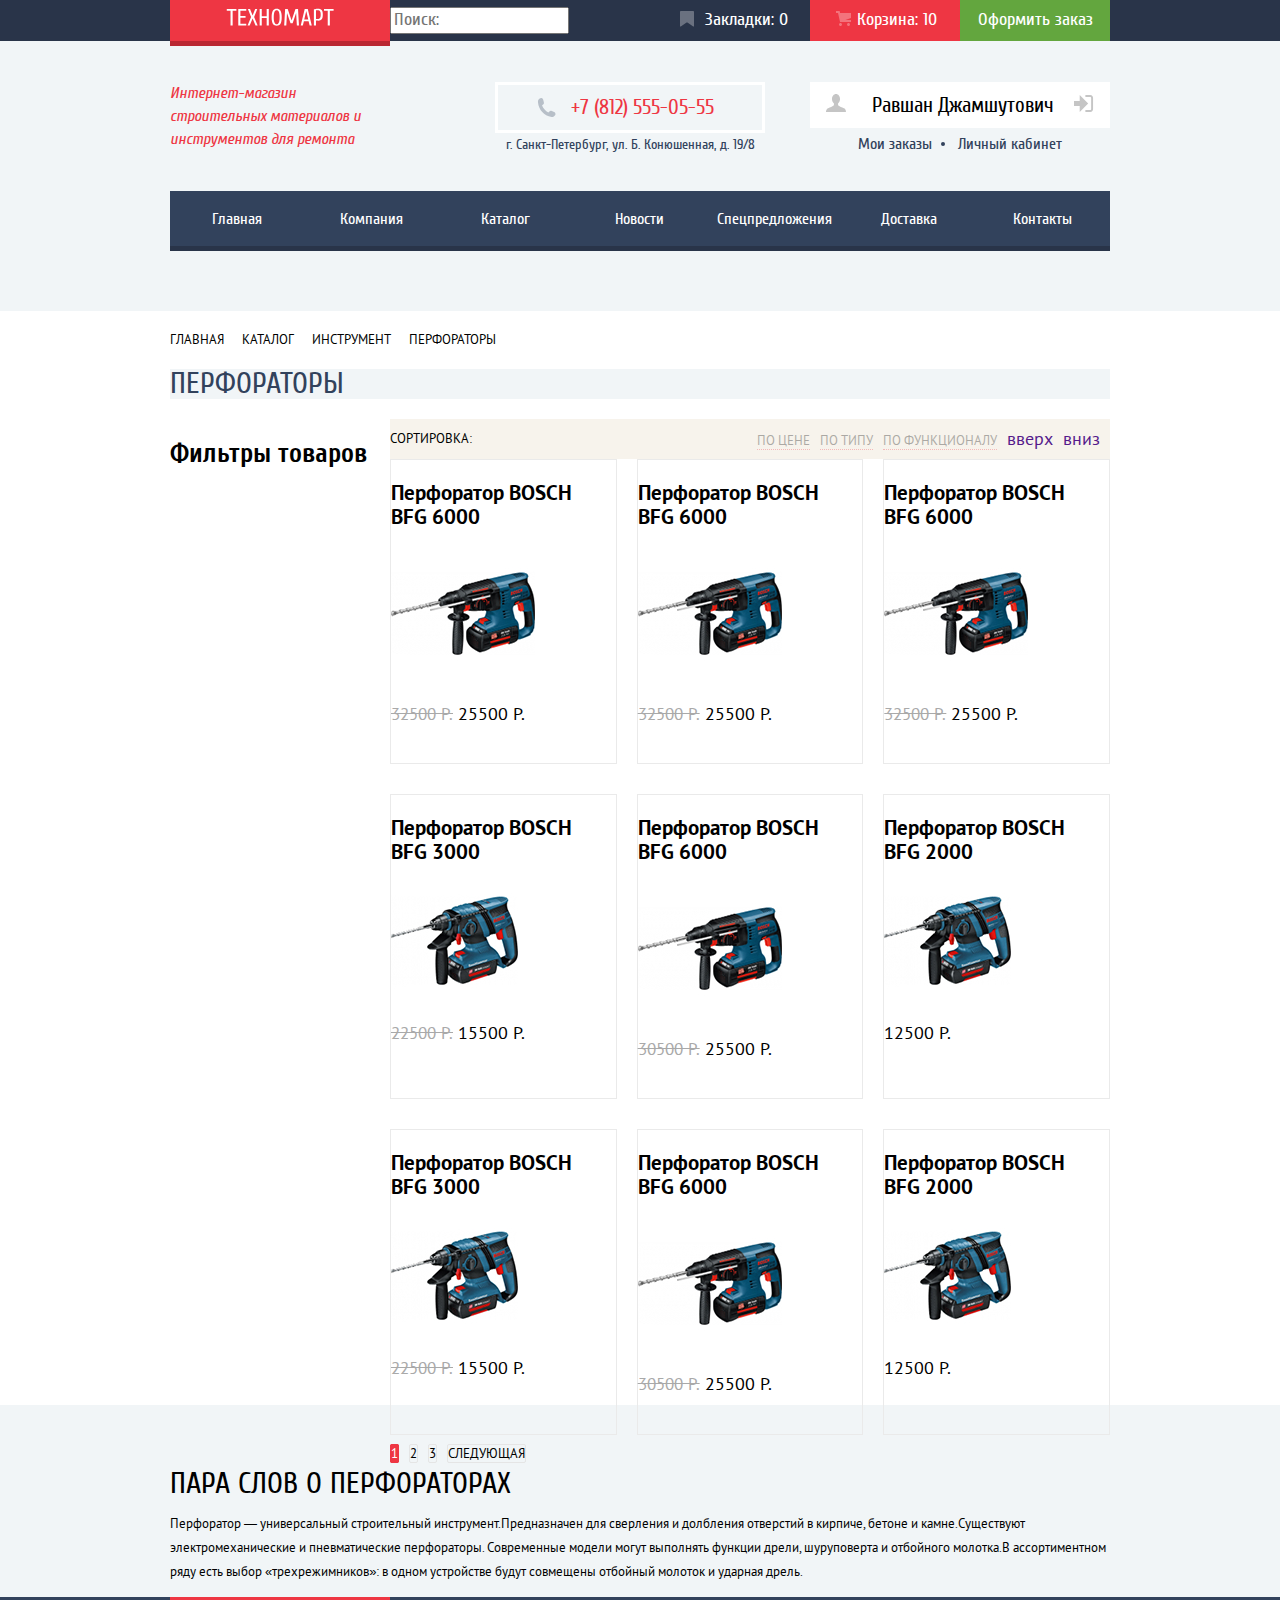
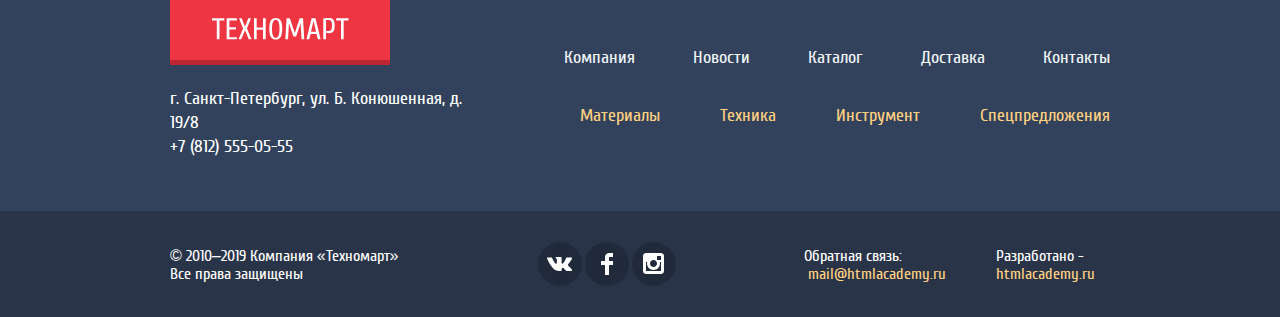
==== commit 6fbe3506: "Декоративные элементы главной страницы. #2" ====
--- a/catalog.html
+++ b/catalog.html
@@ -11,7 +11,7 @@
       <section class="header-top">
         <div class="header-content container">
           <div class="logosearch-wrapper">
-            <a href="index.html" class="logo">логотип</a>
+            <a href="index.html" class="logo"><img src="img/logo-technomart.svg" alt="Техномарт" width="108" height="18"></a>
             <form>
               <input type="search" name="search" placeholder="Поиск:">
             </form>
@@ -31,7 +31,11 @@
             г. Санкт-Петербург, ул. Б. Конюшенная, д. 19/8
           </p>
           <div class="catalog-login">
-            <a class="user-link" href="blank.html">Равшан Джамшутович</a>
+            <a class="user-link" href="blank.html"><svg width="20" height="18" viewBox="0 0 20 18" fill="none" xmlns="http://www.w3.org/2000/svg">
+            <path d="M17.881 14.166C15.737 13.431 13.625 12.5 12.674 11.776C12.017 11.275 11.904 10.158 12.157 9.361C13.275 8.458 14.021 6.884 14.021 5.083C14.021 2.276 12.221 0 10 0C7.77902 0 5.97901 2.276 5.97901 5.083C5.97901 6.884 6.72501 8.457 7.84201 9.36C8.09501 10.158 7.98302 11.275 7.32502 11.776C6.37502 12.5 4.26201 13.43 2.11801 14.166C-0.0259852 14.902 1.48343e-05 18 1.48343e-05 18H20C20 18 20.025 14.901 17.881 14.166Z" fill="#C5C5C5"/></svg>
+            <span class="user-name">Равшан Джамшутович</span><svg width="20" height="17" viewBox="0 0 20 17" fill="none" xmlns="http://www.w3.org/2000/svg">
+            <path d="M14.1667 8.5L5.71429 0V6H0V11H5.71429V17L14.1667 8.5Z" fill="#C5C5C5"/>
+            <path d="M16.1771 15.01H11.3895V17H16.1771C18.2514 17 19.0381 15.19 19.0619 13.974V3.028C19.0381 1.811 18.2514 0 16.1771 0H11.3895V1.99H16.1771C16.9762 1.99 17.1219 2.671 17.1391 3.047V13.951C17.1229 14.327 16.9762 15.01 16.1771 15.01Z" fill="#C5C5C5"/></svg></a>
             <a class="my-orders" href="blank.html">Мои заказы</a>
             <a class="private-area" href="blank.html">Личный кабинет</a>
           </div>
@@ -209,7 +213,7 @@
       <section class="footer-top">
         <div class="container">
           <div class="footer-top-wrapper logo-wrapper">
-            <a class="logo">логотип</a>
+            <a class="logo-footer"><img src="img/logo-technomart.svg" alt="Техномарт" width="138" height="23"></a>
             <p class="footer-top-text">
               г. Санкт-Петербург, ул. Б. Конюшенная, д. 19/8
               <a class="phone-number-footer" href="tel:+78125550555">+7 (812) 555-05-55</a>
@@ -237,9 +241,9 @@
           <p class="footer-bottom-text">© 2010–2019 Компания «Техномарт»   Все права защищены</p>
           <ul class="footer-bottom-social clear-list">
-            <li><a class="social-button" href="#">VK</a></li>
-            <li><a class="social-button" href="#">FB</a></li>
-            <li><a class="social-button" href="#">INST</a></li>
+            <li><a class="social-button vkontakte" href="#"></a></li>
+            <li><a class="social-button facebook" href="#"></a></li>
+            <li><a class="social-button instagram" href="#"></a></li>
           </ul>
           <p class="footer-bottom-text feedback-text">Обратная связь:<a class="feedback" href="mailto:mail@htmlacademy.ru">  mail@htmlacademy.ru</a></p>
--- a/css/style.css
+++ b/css/style.css
@@ -228,7 +228,6 @@
   flex-wrap: wrap;
   justify-content: space-between;
   align-items: flex-start;
-  margin: 0;
 }
 .site-desc {
   font-style: italic;
@@ -295,8 +294,13 @@
   margin-left: 6px;
 }
 /*Иконка войти*/
-.login-link:hover path {
+.login-link:hover path,
+.user-link:hover path {
   fill: var(--special-blue-icon);
+}
+.login-link:active path,
+.user-link:active path {
+  fill: var(--special);
 }
 .login-link:hover,
 .registration-link:hover {
@@ -476,10 +480,9 @@
   position: relative;
   grid-column: 1 / 3;
   grid-row: 2 / 4;
-  height: 266px;
+  min-height: 266px;
   width: 620px;
   background-color: var(--basic-grey-darken);
-
 }
 .first-slide {
   background-image: url("../img/slider-main1.jpg");
@@ -516,9 +519,6 @@
   background-color: var(--basic-red);
 }
 .slider-btn {
-  position: relative;
-}
-.slider-btn-left:before {
   position: absolute;
   content: "";
   width: 22px;
@@ -526,19 +526,18 @@
   background-image: url("../img/icon-left.svg");
   background-position: 0 0;
   background-repeat: no-repeat;
-  bottom: 100px;
+  background-color: transparent;
+  border: none;
+  cursor: pointer;
+  top: 50%;
+  transform: translateY(-50%);
+}
+.slider-btn-left {
   left: 24px;
 }
-.slider-btn-right:before {
-  position: absolute;
-  content: "";
-  width: 22px;
-  height: 40px;
-  background-image: url("../img/icon-right.svg");
-  background-position: 0 0;
-  background-repeat: no-repeat;
-  bottom: 100px;
-  left: 556px;
+.slider-btn-right {
+  right: 24px;
+  transform: translateY(-50%)rotate(180deg);
 }
 .slider-btn-current {
   opacity: 0.4;
@@ -750,8 +749,7 @@
   position: relative;
   display: block;
   width: 619px;
-  height: 283px;
-  margin-bottom: 0px;
+  margin-bottom: 150px;
 }
 .service-slider:after {
   position: absolute;
@@ -1066,20 +1064,46 @@
 .catalog-login {
   display: flex;
   flex-wrap: wrap;
-  width: 250px;
-  justify-content: flex-end;
+  width: 300px;
+  justify-content: center;
   margin-top: 41px;
 }
 .user-link {
+  min-width: 100%;
+  text-align: center;
+  padding: ;
+  box-sizing: border-box;
+  padding-top: 12px;
+  padding-bottom: 12px;
+}
+.user-name {
+  margin-left: 21px;
+  margin-right: 20px;
 }
 .my-orders {
+  position: relative;
+  margin-right: 13px;
+}
+.my-orders:after {
+  position: absolute;
+  content: "";
+  width: 4px;
+  height: 4px;
+  border-radius: 50%;
+  background-color: var(--basic-blue);
+  top: 50%;
+  right: -13px;
+  transform: translateY(-50%);
+}
+.private-area {
+  margin-left: 13px;
 }
 .my-orders,
 .private-area {
   color: var(--basic-blue);
   line-height: 18px;
   font-size: 16px;
-  align-self: center;
+  margin-top: 7px;
 }
 .my-orders:hover,
 .private-area:hover {
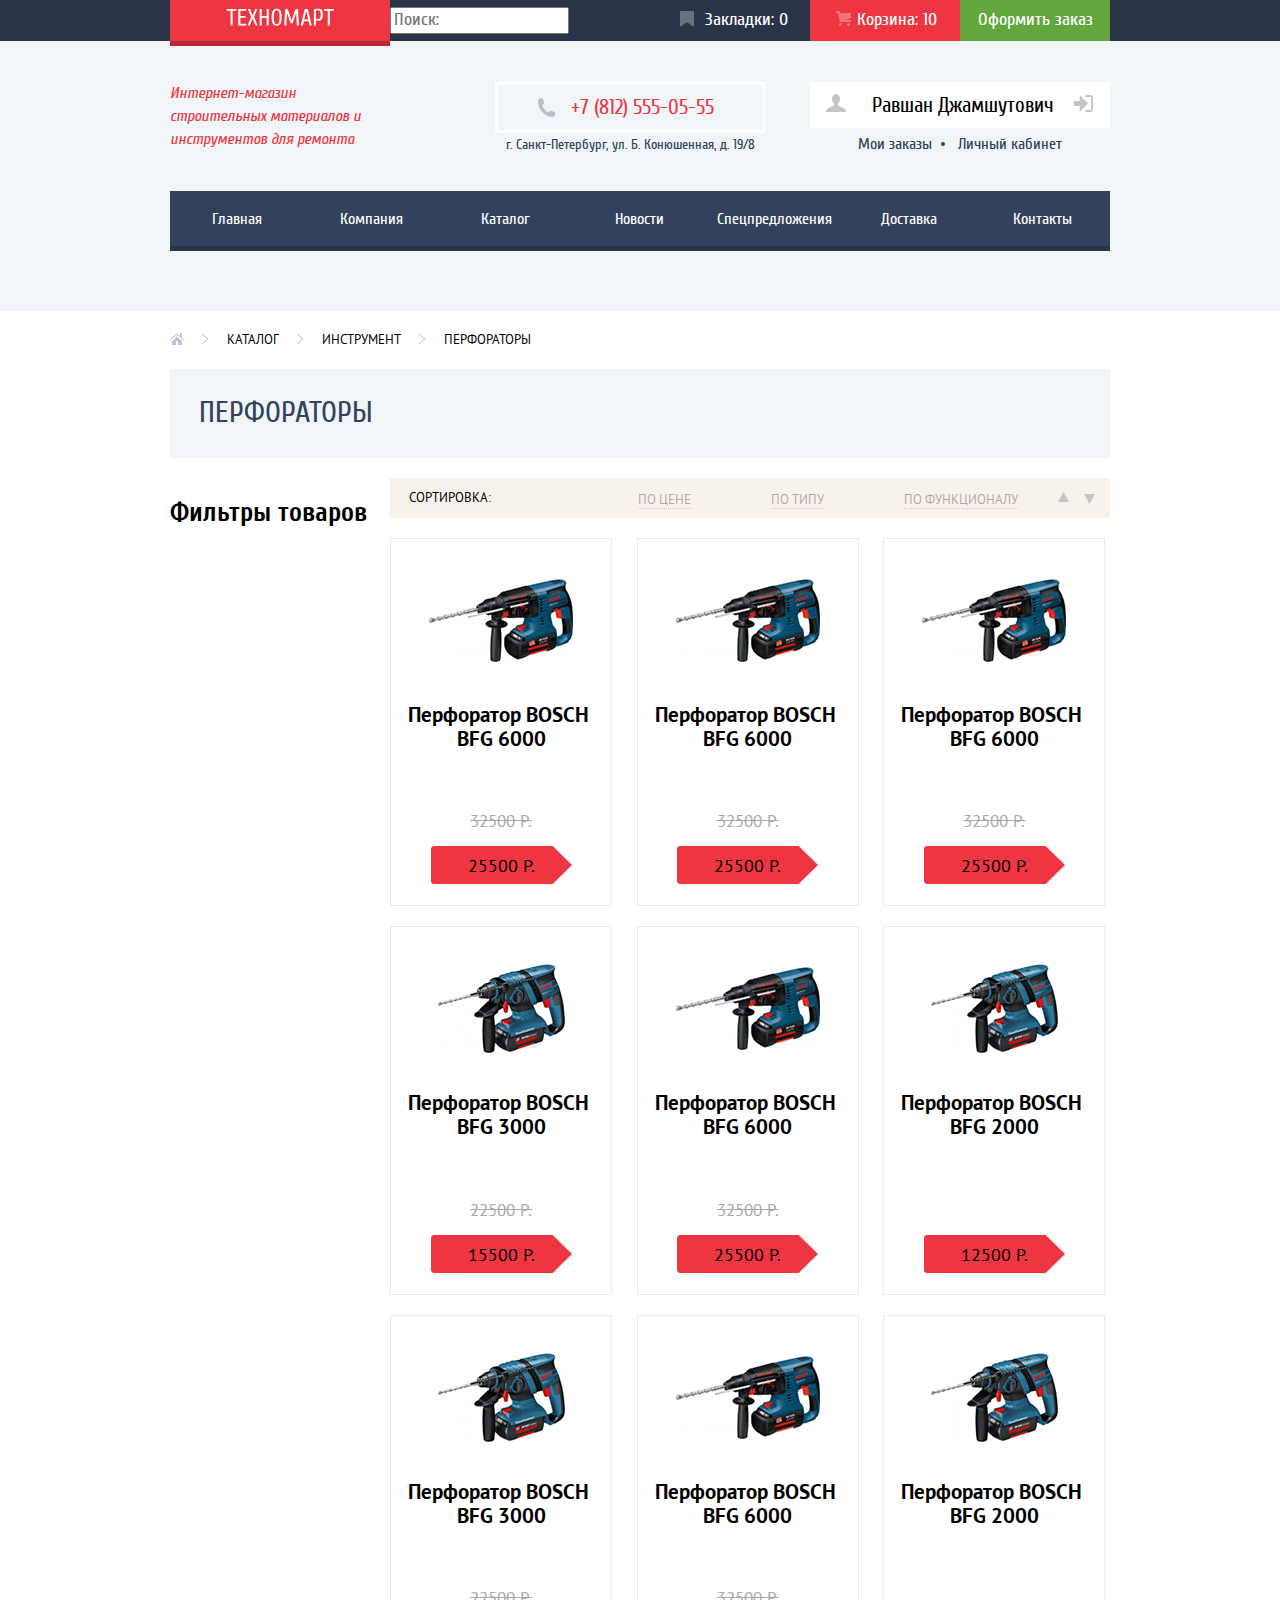
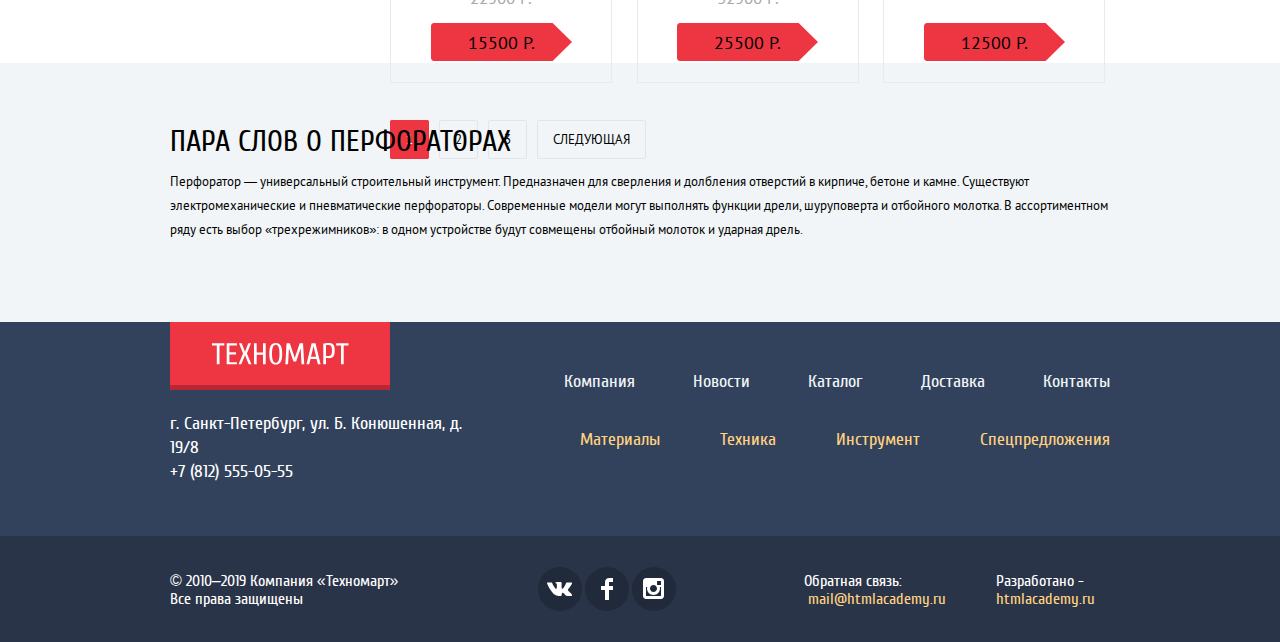
==== commit 0227e2d1: "Декоративные элементы внутренней страницы. #1" ====
--- a/catalog.html
+++ b/catalog.html
@@ -57,7 +57,7 @@
       <div class="container">
         <h1 class="perforators-heading">Перфораторы</h1>
         <ul class="breadcrumbs clear-list">
-          <li class="breadcrumbs-item breadcrumbs-item-house"><a href="index.html">главная</a></li><!-- иконка -->
+          <li class="breadcrumbs-item breadcrumbs-item-house"><a href="index.html"></a></li><!-- иконка -->
           <li class="breadcrumbs-item"><a>Каталог</a></li>
           <li class="breadcrumbs-item"><a href="">Инструмент</a></li>
           <li class="breadcrumbs-item"><a href="">Перфораторы</a></li>
@@ -73,124 +73,144 @@
               <li class="sorting-item sorting-item-type"><a href="">По цене</a></li>
               <li class="sorting-item sorting-item-type"><a href="">По типу</a></li>
               <li class="sorting-item sorting-item-type"><a href="">По функционалу</a></li>
-              <li class="sorting-item"><a href="">вверх</a></li>
-              <li class="sorting-item"><a href="">вниз</a></li>
+              <li class="sorting-item sorting-item-up"><a href=""><svg width="11" height="10" viewBox="0 0 11 10" fill="none" xmlns="http://www.w3.org/2000/svg">
+              <path d="M5.5 10L0 0H11" fill="#C5C5C5"/></svg></a></li>
+              <li class="sorting-item sorting-item-down"><a href=""><svg width="11" height="10" viewBox="0 0 11 10" fill="none" xmlns="http://www.w3.org/2000/svg">
+              <path d="M5.5 10L0 0H11" fill="#C5C5C5"/></svg></a></li>
             </ul>
           </div>
           <ul class="catalog-product-list clear-list">
             <li class="catalog-product-item">
-              <div class="product-actions">
-                <a href="" class="buy">Купить</a>
-                <a href="" class="add-marks">В закладки</a>
-              </div>
-              <h3>Перфоратор BOSCH - BFG 6000</h3>
-              <img class="catalog-product-pic" width="144" height="128" src="img/bfg6000.jpg" alt="BFG 6000">
-              <p>
-                <del class="old-price">32500 Р.</del>
-                <a href="">25500 Р.</a>
-              </p>
-            </li>
-            <li class="catalog-product-item">
-              <div class="product-actions">
-                <a href="" class="buy">Купить</a>
-                <a href="" class="add-marks">В закладки</a>
-              </div>
-              <h3>Перфоратор BOSCH - BFG 6000</h3>
-              <img class="catalog-product-pic" src="img/bfg6000.jpg" width="144" height="128" alt="BFG 6000">
-              <p>
-                <del class="old-price">32500 Р.</del>
-                <a href="">25500 Р.</a>
-              </p>
-            </li>
-            <li class="catalog-product-item">
-              <div class="product-actions">
-                <a href="" class="buy">Купить</a>
-                <a href="" class="add-marks">В закладки</a>
-              </div>
-              <h3>Перфоратор BOSCH - BFG 6000</h3>
-              <img class="catalog-product-pic" src="img/bfg6000.jpg" width="144" height="128" alt="BFG 6000">
-              <p>
-                <del class="old-price">32500 Р.</del>
-                <a href="">25500 Р.</a>
-              </p>
-            </li>
-            <li class="catalog-product-item">
-              <div class="product-actions">
-                <a href="" class="buy">Купить</a>
-                <a href="" class="add-marks">В закладки</a>
-              </div>
+              <h3>Перфоратор BOSCH + BFG 6000</h3>
+              <div class="product-actions">
+                <a href="" class="buy">Купить</a>
+                <a href="" class="add-marks">В закладки</a>
+              </div>
+              <div class="pictures">
+                <img class="catalog-product-pic" width="144" height="128" src="img/bfg6000.jpg" alt="BFG 6000">
+              </div>
+              <p>
+                <del class="old-price">32500 Р.</del>
+                <a class="price-button" href="">25500 Р.</a>
+              </p>
+            </li>
+            <li class="catalog-product-item">
+              <h3>Перфоратор BOSCH + BFG 6000</h3>
+              <div class="product-actions">
+                <a href="" class="buy">Купить</a>
+                <a href="" class="add-marks">В закладки</a>
+              </div>
+              <div class="pictures">
+                <img class="catalog-product-pic" width="144" height="128" src="img/bfg6000.jpg" alt="BFG 6000">
+              </div>
+              <p>
+                <del class="old-price">32500 Р.</del>
+                <a class="price-button" href="">25500 Р.</a>
+              </p>
+            </li>
+            <li class="catalog-product-item">
+              <h3>Перфоратор BOSCH + BFG 6000</h3>
+              <div class="product-actions">
+                <a href="" class="buy">Купить</a>
+                <a href="" class="add-marks">В закладки</a>
+              </div>
+              <div class="pictures">
+                <img class="catalog-product-pic" width="144" height="128" src="img/bfg6000.jpg" alt="BFG 6000">
+              </div>
+              <p>
+                <del class="old-price">32500 Р.</del>
+                <a class="price-button" href="">25500 Р.</a>
+              </p>
+            </li>
+            <li class="catalog-product-item">
               <h3>Перфоратор BOSCH   BFG 3000</h3>
-              <img class="catalog-product-pic" src="img/bfg2000-3000.jpg" width="127" height="112" alt="BFG 3000">
+              <div class="product-actions">
+                <a href="" class="buy">Купить</a>
+                <a href="" class="add-marks">В закладки</a>
+              </div>
+              <div class="pictures">
+                <img class="catalog-product-pic" src="img/bfg2000-3000.jpg" width="127" height="112" alt="BFG 3000">
+              </div>
               <p>
                 <del class="old-price">22500 Р.</del>
-                <a href="">15500 Р.</a>
-              </p>
-            </li>
-            <li class="catalog-product-item">
-              <div class="product-actions">
-                <a href="" class="buy">Купить</a>
-                <a href="" class="add-marks">В закладки</a>
-              </div>
-              <h3>Перфоратор BOSCH - BFG 6000</h3>
-              <img class="catalog-product-pic" src="img/bfg6000.jpg" width="144" height="128" alt="BFG 6000">
-              <p>
-                <del class="old-price">30500 Р.</del>
-                <a href="">25500 Р.</a>
-              </p>
-            </li>
-            <li class="catalog-product-item">
-              <div class="product-actions">
-                <a href="" class="buy">Купить</a>
-                <a href="" class="add-marks">В закладки</a>
-              </div>
+                <a class="price-button" href="">15500 Р.</a>
+              </p>
+            </li>
+            <li class="catalog-product-item">
+              <h3>Перфоратор BOSCH + BFG 6000</h3>
+              <div class="product-actions">
+                <a href="" class="buy">Купить</a>
+                <a href="" class="add-marks">В закладки</a>
+              </div>
+              <div class="pictures">
+                <img class="catalog-product-pic" width="144" height="128" src="img/bfg6000.jpg" alt="BFG 6000">
+              </div>
+              <p>
+                <del class="old-price">32500 Р.</del>
+                <a class="price-button" href="">25500 Р.</a>
+              </p>
+            </li>
+            <li class="catalog-product-item">
               <h3>Перфоратор BOSCH   BFG 2000</h3>
-              <img class="catalog-product-pic" src="img/bfg2000-3000.jpg" width="127" height="112" alt="BFG 2000">
-              <p>
-                <a href="">12500 Р.</a>
-              </p>
-            </li>
-            <li class="catalog-product-item">
-              <div class="product-actions">
-                <a href="" class="buy">Купить</a>
-                <a href="" class="add-marks">В закладки</a>
-              </div>
+              <div class="product-actions">
+                <a href="" class="buy">Купить</a>
+                <a href="" class="add-marks">В закладки</a>
+              </div>
+              <div class="pictures">
+                <img class="catalog-product-pic" src="img/bfg2000-3000.jpg" width="127" height="112" alt="BFG 2000">
+              </div>
+              <p>
+                <a class="price-button" href="">12500 Р.</a>
+              </p>
+            </li>
+            <li class="catalog-product-item">
               <h3>Перфоратор BOSCH   BFG 3000</h3>
-              <img class="catalog-product-pic" src="img/bfg2000-3000.jpg" width="127" height="112" alt="BFG 3000">
+              <div class="product-actions">
+                <a href="" class="buy">Купить</a>
+                <a href="" class="add-marks">В закладки</a>
+              </div>
+              <div class="pictures">
+                <img class="catalog-product-pic" src="img/bfg2000-3000.jpg" width="127" height="112" alt="BFG 3000">
+              </div>
               <p>
                 <del class="old-price">22500 Р.</del>
-                <a href="">15500 Р.</a>
-              </p>
-            </li>
-            <li class="catalog-product-item">
-              <div class="product-actions">
-                <a href="" class="buy">Купить</a>
-                <a href="" class="add-marks">В закладки</a>
-              </div>
-              <h3>Перфоратор BOSCH - BFG 6000</h3>
-              <img class="catalog-product-pic" src="img/bfg6000.jpg" width="144" height="128" alt="BFG 6000">
-              <p>
-                <del class="old-price">30500 Р.</del>
-                <a href="">25500 Р.</a>
-              </p>
-            </li>
-            <li class="catalog-product-item">
-              <div class="product-actions">
-                <a href="" class="buy">Купить</a>
-                <a href="" class="add-marks">В закладки</a>
-              </div>
+                <a class="price-button" href="">15500 Р.</a>
+              </p>
+            </li>
+            <li class="catalog-product-item">
+              <h3>Перфоратор BOSCH + BFG 6000</h3>
+              <div class="product-actions">
+                <a href="" class="buy">Купить</a>
+                <a href="" class="add-marks">В закладки</a>
+              </div>
+              <div class="pictures">
+                <img class="catalog-product-pic" width="144" height="128" src="img/bfg6000.jpg" alt="BFG 6000">
+              </div>
+              <p>
+                <del class="old-price">32500 Р.</del>
+                <a class="price-button" href="">25500 Р.</a>
+              </p>
+            </li>
+            <li class="catalog-product-item">
               <h3>Перфоратор BOSCH   BFG 2000</h3>
-              <img class="catalog-product-pic" src="img/bfg2000-3000.jpg" width="127" height="112" alt="BFG 2000">
-              <p>
-                <a href="">12500 Р.</a>
+              <div class="product-actions">
+                <a href="" class="buy">Купить</a>
+                <a href="" class="add-marks">В закладки</a>
+              </div>
+              <div class="pictures">
+                <img class="catalog-product-pic" src="img/bfg2000-3000.jpg" width="127" height="112" alt="BFG 2000">
+              </div>
+              <p>
+                <a class="price-button" href="">12500 Р.</a>
               </p>
             </li>
           </ul>
@@ -205,7 +225,7 @@
       <section class="perforators-desc">
         <div class="container">
           <h2 class="perforators-desc-heading">Пара слов о перфораторах</h2>
-          <p class="perforators-desc-text">Перфоратор — универсальный строительный  инструмент.Предназначен для сверления и долбления отверстий в кирпиче, бетоне и камне.Существуют электромеханические и пневматические перфораторы. Современные модели могут выполнять функции дрели, шуруповерта и отбойного молотка.В ассортиментном ряду есть выбор «трехрежимников»: в одном устройстве будут совмещены отбойный молоток и ударная дрель.</p>
+          <p class="perforators-desc-text">Перфоратор — универсальный строительный  инструмент. Предназначен для сверления и долбления отверстий в кирпиче, бетоне и камне. Существуют электромеханические и пневматические перфораторы. Современные модели могут выполнять функции дрели, шуруповерта и отбойного молотка. В ассортиментном ряду есть выбор «трехрежимников»: в одном устройстве будут совмещены отбойный молоток и ударная дрель.</p>
         </div>
       </section>
     </main>
--- a/css/style.css
+++ b/css/style.css
@@ -614,7 +614,7 @@
   grid-gap: 20px;
   margin-bottom: 70px;
 }
-.popular-product-item {
+.popular-product-item, .catalog-product-item {
   position: relative;
   display: flex;
   flex-direction: column;
@@ -628,16 +628,19 @@
 .popular-product-item:hover {
   box-shadow: 0px 4px 20px var(--special-white);
 }
-.popular-product-item:hover .product-actions {
+.popular-product-item:hover .product-actions,
+.catalog-product-item:hover .product-actions {
   visibility: visible;
 }
-.popular-product-item p {
+.popular-product-item p,
+.catalog-product-item p {
   text-align: center;
   margin-top: auto;
   padding: 0;
   margin-bottom: 0;
 }
-.popular-product-item h3 {
+.popular-product-item h3,
+.catalog-product-item h3 {
   text-align: center;
   margin: 0;
   padding: 0;
@@ -649,7 +652,7 @@
   text-align: center;
   width: 220px;
   height: 164px;
-  order: -2;
+  order: -3;
   margin-bottom: 0;
 }
 .old-price {
@@ -1128,8 +1131,10 @@
   background-color: var(--basic-grey);
   grid-column: 1 / -1;
   grid-row: 2 / 3;
+  padding: 29px 0 30px 29px;
 }
 .breadcrumbs {
+  position: relative;
   display: flex;
   margin-top: 20px;
   flex-wrap: wrap;
@@ -1139,9 +1144,35 @@
   line-height: 18px;
   grid-column: 1 / -1;
 }
-.breadcrumbs-item {
+.breadcrumbs-item-house {
+  position: absolute;
+  width: 14px;
+  height: 12px;
+  content: "";
+  background-image: url("../img/icon-home.svg");
+  background-position: 0 0;
+  background-repeat: no-repeat;
+  left: 0;
+  top: 2px;
+}
+.breadcrumbs-item:not(:last-child) {
+  position: relative;
   margin-right: 18px;
-}
+  padding-right: 25px;
+}
+.breadcrumbs-item:not(:last-child):after {
+  position: absolute;
+  content: "";
+  width: 8px;
+  height: 12px;
+  background-image: url("../img/icon-right-small.svg");
+  right: 0;
+  top: 2px;
+}
+.breadcrumbs-item:first-child::after {
+  top: 0;
+}
+
 .breadcrumbs a {
   color: var(--basic-black);
 }
@@ -1149,14 +1180,17 @@
   display: flex;
   justify-content: space-between;
   background-color: var(--basic-pink-filter);
+  margin-bottom: 20px;
 }
 .sorting-title {
   font-size: 13px;
   line-height: 18px;
+  margin-left: 19px;
   font-weight: normal;
   text-transform: uppercase;
 }
 .sorting-list {
+  position: relative;
   display: flex;
   flex-wrap: wrap;
   align-self: center;
@@ -1164,6 +1198,9 @@
 }
 .sorting-item {
   margin-right: 10px;
+}
+.sorting-item-type {
+  margin: 0 40px;
 }
 .sorting-item-type a {
   color: var(--basic-black);
@@ -1181,6 +1218,21 @@
   color: var(--basic-red);
   border: none;
 }
+.sorting-item-up:hover path,
+.sorting-item-down:hover path {
+  fill: var(--basic-black);
+}
+.sorting-item-up:active path,
+.sorting-item-down:active path {
+  fill: var(--basic-red);
+}
+.sorting-item-up {
+  transform: rotate(180deg);
+  margin-right: 15px;
+}
+.sorting-item-down {
+  padding-right: 5px;
+}
 .catalog-product {
   font-family: "PT Sans", "Arial", sans-serif;
 }
@@ -1189,11 +1241,10 @@
   grid-template-columns: repeat(3,1fr);
   grid-gap: 20px;
   height: 100%;
+  margin-bottom: 48px;
 }
 .catalog-product-item {
-  position: relative;
-  border: 1px solid var(--basic-grey-lighten);
-  margin-bottom: 10px;
+  display: flex;
 }
 .catalog-product-item:hover {
   box-shadow: 0px 4px 20px var(--special-white);
@@ -1271,8 +1322,10 @@
   display: flex;
   font-size: 13px;
   line-height: 18px;
-}
-.pagination-item {
+  margin-top: 48px;
+  margin-bottom: 20px;
+}
+.pagination-item:not(:last-child) {
   margin-right: 10px;
 }
 .pagination-item .current {
@@ -1286,6 +1339,8 @@
   text-transform: uppercase;
   border: 1px solid var(--special-grey-border);
   border-radius: 2px;
+  padding: 10px 15px;
+
 }
 .pagination a:hover {
   border: 1px solid var(--special-grey);
@@ -1293,4 +1348,8 @@
 .pagination a:active {
   border: 1px solid var(--basic-red);
 }
+.perforators-desc {
+  margin-top: 39px;
+  padding-bottom: 67px;
+}
 
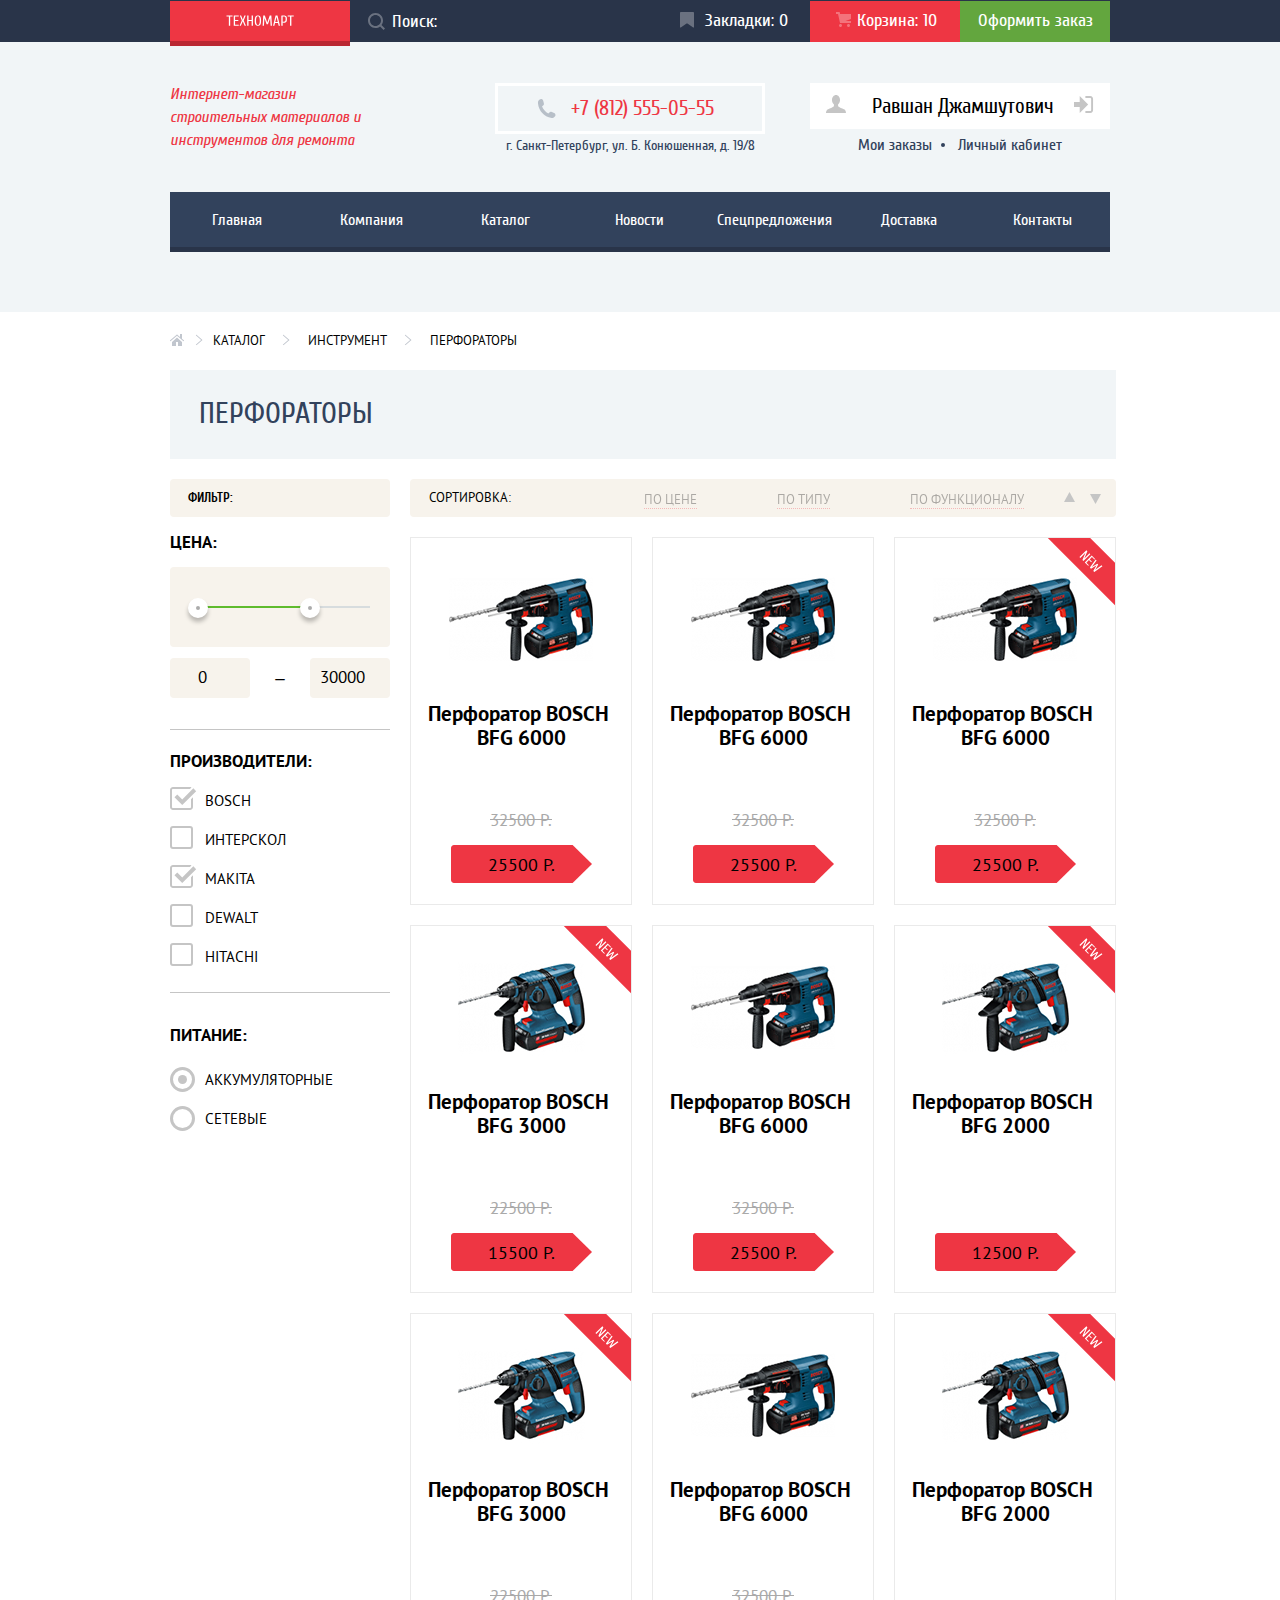
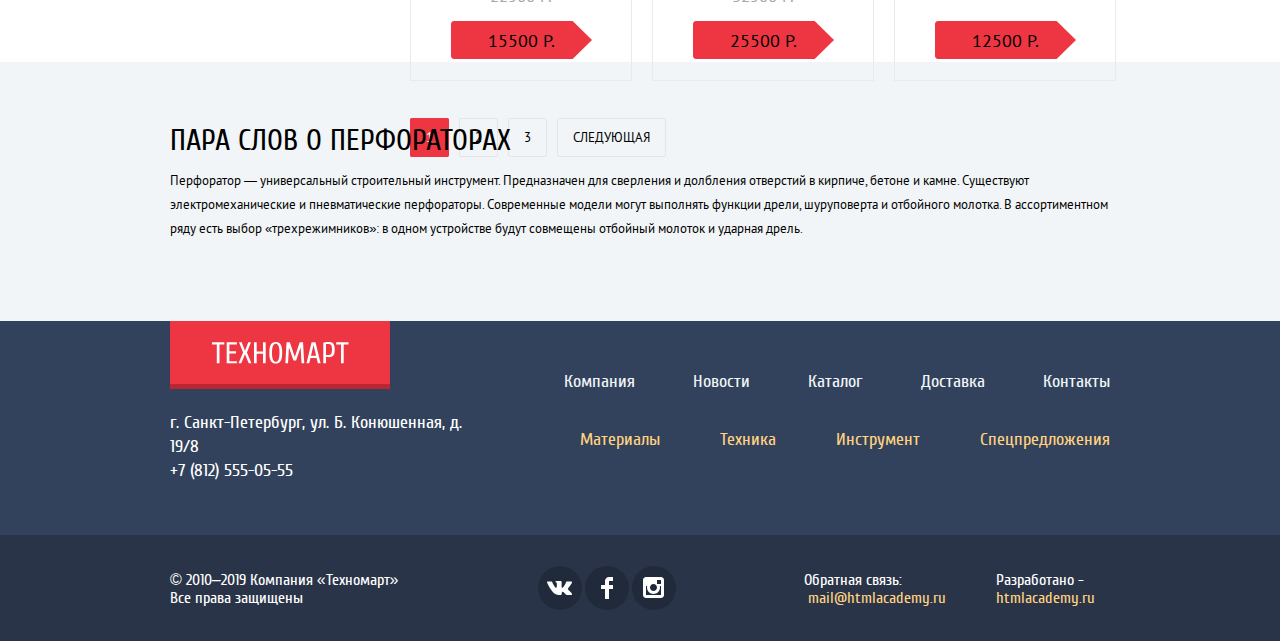
==== commit a3e854cc: "На допуск" ====
--- a/catalog.html
+++ b/catalog.html
@@ -12,8 +12,14 @@
         <div class="header-content container">
           <div class="logosearch-wrapper">
             <a href="index.html" class="logo"><img src="img/logo-technomart.svg" alt="Техномарт" width="108" height="18"></a>
-            <form>
-              <input type="search" name="search" placeholder="Поиск:">
+            <form class="form-search">
+              <h2 class="visually-hidden">Форма поиска</h2>
+              <input type="search" name="search" placeholder="Поиск:" class="site-search">
+              <button class="search-button" type="button">
+                <svg class="icon-search" width="17" height="17" viewBox="0 0 17 17" xmlns="http://www.w3.org/2000/svg">
+                <path fill-rule="evenodd" clip-rule="evenodd" d="M13.458 12.044L17 15.586L15.586 17L12.044 13.458C10.782 14.421 9.21 15 7.5 15C3.35786 15 0 11.6421 0 7.5C0 3.35786 3.35786 0 7.5 0C11.6421 0 15 3.35786 15 7.5C15.0001 9.14309 14.4581 10.7403 13.458 12.044ZM7.5 2C4.467 2 2 4.467 2 7.5C2.00331 10.5362 4.4638 12.9967 7.5 13C10.532 13 13 10.532 13 7.5C13 4.467 10.532 2 7.5 2Z"/>
+                </svg>
+              </button>
             </form>
           </div>
           <div class="mco-wrapper">
@@ -62,9 +68,97 @@
           <li class="breadcrumbs-item"><a href="">Инструмент</a></li>
           <li class="breadcrumbs-item"><a href="">Перфораторы</a></li>
         </ul>
+          <!-- Форма фильтра товаров -->
         <aside class="product-filters">
-          <h2>Фильтры товаров</h2>
-          <!-- Форма фильтра товаров -->
+          <h2 class="">Фильтр:</h2>
+          <form class="filter" method="get" action="https://echo.htmlacademy.ru">
+            <fieldset class="filter-item filter-item-range">
+              <legend>Цена:</legend>
+              <div class="range-filter">
+                <div class="range-controls">
+                  <div class="scale">
+                    <div class="bar"></div>
+                  </div>
+                  <div class="toggle toggle-min" tabindex="0"></div>
+                  <div class="toggle toggle-max" tabindex="0"></div>
+                </div>
+                <div class="price-controls">
+                  <label for="min-price"><input type="number" name="min-price" value="0">
+                  </label>
+                  <p>&#8211</p>
+                  <label for="max-price"><input type="number" name="max-price" value="30000">
+                </div>
+              </div>
+            </fieldset>
+            <fieldset class="filter-item filter-item-brand">
+              <legend>Производители:</legend>
+              <ul class="clear-list filter-brand">
+                <li class="filter-option filter-checkbox filter-checkbox-brand">
+                  <input class="visually-hidden filter-input-checkbox filter-input" type="checkbox" name="bosch" id="filter-bosch"  checked>
+                  <button class="check-on-button" type="button">
+                    <svg width="27" height="23" viewBox="0 0 27 23" xmlns="http://www.w3.org/2000/svg">
+                    <path d="M7.28505 7.48598L4.45605 10.315L12.2391 18.098L26.1711 4.16598L23.3431 1.33698L12.2391 12.439L7.28505 7.48598Z"/>
+                    <path d="M21 20C21 20.542 20.542 21 20 21H3C2.458 21 2 20.542 2 20V3C2 2.458 2.458 2 3 2H19.908L21.493 0.415C21.041 0.146542 20.5257 0.00329969 20 0H3C1.35 0 0 1.35 0 3V20C0 21.65 1.35 23 3 23H20C21.65 23 23 21.65 23 20V10.171L21 12.171V20Z"/>
+                    </svg>
+                  </button>
+                  <label for="filter-bosch">Bosch</label>
+                </li>
+                <li class="filter-option filter-checkbox filter-checkbox-brand">
+                  <input class="visually-hidden filter-input-checkbox filter-input" type="checkbox" name="interskol" id="filter-interskol">
+                  <button class="check-on-button" type="button">
+                    <svg width="27" height="23" viewBox="0 0 27 23" xmlns="http://www.w3.org/2000/svg">
+                    <path d="M7.28505 7.48598L4.45605 10.315L12.2391 18.098L26.1711 4.16598L23.3431 1.33698L12.2391 12.439L7.28505 7.48598Z"/>
+                    <path d="M21 20C21 20.542 20.542 21 20 21H3C2.458 21 2 20.542 2 20V3C2 2.458 2.458 2 3 2H19.908L21.493 0.415C21.041 0.146542 20.5257 0.00329969 20 0H3C1.35 0 0 1.35 0 3V20C0 21.65 1.35 23 3 23H20C21.65 23 23 21.65 23 20V10.171L21 12.171V20Z"/>
+                    </svg>
+                  </button>
+                  <label for="filter-interskol">Интерскол</label>
+                </li>
+                <li class="filter-option filter-checkbox filter-checkbox-brand">
+                  <input class="visually-hidden filter-input-checkbox filter-input" type="checkbox" name="makita" id="filter-makita" checked>
+                  <button class="check-on-button" type="button">
+                    <svg width="27" height="23" viewBox="0 0 27 23" xmlns="http://www.w3.org/2000/svg">
+                    <path d="M7.28505 7.48598L4.45605 10.315L12.2391 18.098L26.1711 4.16598L23.3431 1.33698L12.2391 12.439L7.28505 7.48598Z"/>
+                    <path d="M21 20C21 20.542 20.542 21 20 21H3C2.458 21 2 20.542 2 20V3C2 2.458 2.458 2 3 2H19.908L21.493 0.415C21.041 0.146542 20.5257 0.00329969 20 0H3C1.35 0 0 1.35 0 3V20C0 21.65 1.35 23 3 23H20C21.65 23 23 21.65 23 20V10.171L21 12.171V20Z"/>
+                    </svg>
+                  </button>
+                  <label for="filter-makita">Makita</label>
+                </li>
+                <li class="filter-option filter-checkbox filter-checkbox-brand">
+                  <input class="visually-hidden filter-input-checkbox filter-input" type="checkbox" name="dewalt" id="filter-dewalt">
+                  <button class="check-on-button" type="button">
+                    <svg width="27" height="23" viewBox="0 0 27 23" xmlns="http://www.w3.org/2000/svg">
+                    <path d="M7.28505 7.48598L4.45605 10.315L12.2391 18.098L26.1711 4.16598L23.3431 1.33698L12.2391 12.439L7.28505 7.48598Z"/>
+                    <path d="M21 20C21 20.542 20.542 21 20 21H3C2.458 21 2 20.542 2 20V3C2 2.458 2.458 2 3 2H19.908L21.493 0.415C21.041 0.146542 20.5257 0.00329969 20 0H3C1.35 0 0 1.35 0 3V20C0 21.65 1.35 23 3 23H20C21.65 23 23 21.65 23 20V10.171L21 12.171V20Z"/>
+                    </svg>
+                  </button>
+                  <label for="filter-dewalt">DeWalt</label>
+                </li>
+                <li class="filter-option filter-checkbox filter-checkbox-brand">
+                  <input class="visually-hidden filter-input-checkbox filter-input" type="checkbox" name="hitachi" id="filter-hitachi">
+                  <button class="check-on-button" type="button">
+                    <svg width="27" height="23" viewBox="0 0 27 23" xmlns="http://www.w3.org/2000/svg">
+                    <path d="M7.28505 7.48598L4.45605 10.315L12.2391 18.098L26.1711 4.16598L23.3431 1.33698L12.2391 12.439L7.28505 7.48598Z"/>
+                    <path d="M21 20C21 20.542 20.542 21 20 21H3C2.458 21 2 20.542 2 20V3C2 2.458 2.458 2 3 2H19.908L21.493 0.415C21.041 0.146542 20.5257 0.00329969 20 0H3C1.35 0 0 1.35 0 3V20C0 21.65 1.35 23 3 23H20C21.65 23 23 21.65 23 20V10.171L21 12.171V20Z"/>
+                    </svg>
+                  </button>
+                  <label for="filter-hitachi">Hitachi</label>
+                </li>
+              </ul>
+            </fieldset>
+            <fieldset class="filter-item filter-item-power">
+              <legend>Питание:</legend>
+              <ul class="filter-power clear-list">
+                <li class="filter-option filter-checkbox">
+                  <input class="visually-hidden filter-input-radio filter-input" type="radio" name="accum" id="filter-accum" checked>
+                  <label for="filter-accum">Аккумуляторные</label>
+                </li>
+                <li class="filter-option filter-checkbox">
+                  <input class="visually-hidden filter-input-radio filter-input" type="radio" name="circuit" id="filter-circuit">
+                  <label for="filter-circuit">Сетевые</label>
+                </li>
+              </ul>
+            </fieldset>
+          </form>
         </aside>
         <section class="catalog-product">
           <div class="sorting">
@@ -110,22 +204,22 @@
                 <a class="price-button" href="">25500 Р.</a>
               </p>
             </li>
-            <li class="catalog-product-item">
-              <h3>Перфоратор BOSCH - BFG 6000</h3>
-              <div class="product-actions">
-                <a href="" class="buy">Купить</a>
-                <a href="" class="add-marks">В закладки</a>
-              </div>
-              <div class="pictures">
-                <img class="catalog-product-pic" width="144" height="128" src="img/bfg6000.jpg" alt="BFG 6000">
-              </div>
-              <p>
-                <del class="old-price">32500 Р.</del>
-                <a class="price-button" href="">25500 Р.</a>
-              </p>
-            </li>
-            <li class="catalog-product-item">
+            <li class="catalog-product-item new">
+              <h3>Перфоратор BOSCH + BFG 6000</h3>
+              <div class="product-actions">
+                <a href="" class="buy">Купить</a>
+                <a href="" class="add-marks">В закладки</a>
+              </div>
+              <div class="pictures">
+                <img class="catalog-product-pic" width="144" height="128" src="img/bfg6000.jpg" alt="BFG 6000">
+              </div>
+              <p>
+                <del class="old-price">32500 Р.</del>
+                <a class="price-button" href="">25500 Р.</a>
+              </p>
+            </li>
+            <li class="catalog-product-item new">
               <h3>Перфоратор BOSCH   BFG 3000</h3>
               <div class="product-actions">
@@ -155,7 +249,7 @@
                 <a class="price-button" href="">25500 Р.</a>
               </p>
             </li>
-            <li class="catalog-product-item">
+            <li class="catalog-product-item new">
               <h3>Перфоратор BOSCH   BFG 2000</h3>
               <div class="product-actions">
@@ -169,7 +263,7 @@
                 <a class="price-button" href="">12500 Р.</a>
               </p>
             </li>
-            <li class="catalog-product-item">
+            <li class="catalog-product-item new">
               <h3>Перфоратор BOSCH   BFG 3000</h3>
               <div class="product-actions">
@@ -199,7 +293,7 @@
                 <a class="price-button" href="">25500 Р.</a>
               </p>
             </li>
-            <li class="catalog-product-item">
+            <li class="catalog-product-item new">
               <h3>Перфоратор BOSCH   BFG 2000</h3>
               <div class="product-actions">
@@ -272,5 +366,13 @@
         </div>
       </section>
     </footer>
+    <section class="modal modal-cart">
+      <p>Товар добавлен в корзину!</p>
+      <div class="modal-cart-button">
+        <a href="" class="red-button">Оформить заказ</a>
+        <button class="continue-button" type="button" area-lebel="Продолжить покупки">Продолжить покупки</button>
+      <button class="modal-close" type="button" area-label="Закрыть"></button>
+    </section>
+    <script src="js/script-catalog.js"></script>
   </body>
 </html>
--- a/css/style.css
+++ b/css/style.css
@@ -65,12 +65,21 @@
   --basic-white: #FFFFFF;
   --basic-white-lighten: rgba(255, 255, 255, 0.5);
   --special-white: rgba(0, 0, 0, 0.15);
+  --special-white-modal: rgba(0, 0, 0, 0.75);
+  --special-white-shadow: rgba(0, 0, 0, 0.25);
   --basic-black: #000000;
+  --basic-black-lighten-3: rgba(0, 0, 0, 0.3);
+  --basic-black-lighten-4: rgba(0, 0, 0, 0.4);
   --basic-grey: #F1F5F7;
+  --basic-grey-modal: #F1F1F1;
   --basic-grey-lighten: #EAEAEA;
   --basic-grey-darken: #A9A9A9;
   --special-grey: #C5C5C5;
   --special-grey-border: #E5E5E5;
+  --special-grey-modal: #F4F4F4;
+  --special-grey-filter: #D7DCDE;
+  --special-grey-check: #B5B5B5;
+  --special-grey-toggle: #ababab;
   --basic-yellow: #FFBF47;
   --basic-yellow-lighten: #FFC047;
   --basic-light-blue: #3BBCE3;
@@ -106,6 +115,18 @@
   grid-template-rows: min-content 1fr min-content;
   align-content: start;
 }
+.visually-hidden {
+  position: absolute;
+  width: 1px;
+  height: 1px;
+  margin: -1px;
+  border: 0;
+  padding: 0;
+  white-space: nowrap;
+  clip-path: inset(100%);
+  clip: rect(0 0 0 0);
+  overflow: hidden;
+}
 .container {
   width: 940px;
   margin: 0 auto;
@@ -118,19 +139,24 @@
 }
 /*Header*/
 .main-header {
+  width: 100%;
 }
 .header-top {
   background-color: var(--basic-blue-darken);
   display: flex;
+  box-sizing: border-box;
+  width: 100%;
 }
 .header-top .header-content {
   display: flex;
   justify-content: space-between;
   align-items: center;
+  width: 940px;
 }
 .logosearch-wrapper {
   display: flex;
   align-items: center;
+  width: 100%;
 }
 .logo {
   display: block;
@@ -143,11 +169,51 @@
   background-color: var(--basic-red-hover);
 }
 /*Поиск*/
+.form-search {
+  position: relative;
+  height: 42px;
+  width: 100%;
+}
 .site-search {
-}
-.site-search:hover {
+  padding-left: 42px;
+  box-sizing: border-box;
+  background-color: var(--basic-blue-darken);
+  border: none;
+  outline: none;
+  height: 100%;
+  width: 100%;
+}
+.site-search:active,
+.site-search:focus {
+  border: none;
   background-color: var(--basic-white);
+}
+.search-button {
+  position: absolute;
+  background-color: transparent;
   border: none;
+  outline: none;
+  left: 12px;
+  top: 12px;
+}
+.site-search + .search-button {
+  fill: var(--basic-white);
+  opacity: 0.3;
+}
+.site-search:hover + .search-button {
+  opacity: 1;
+}
+.site-search:focus + .search-button,
+.site-search:active + .search-button {
+  fill: var(--basic-red);
+  opacity: 1;
+}
+.form-search input::placeholder {
+  color: var(--basic-white);
+  opacity: 1;
+}
+.form-search:active input::placeholder,
+.form-search:focus input::placeholder {
   color: var(--basic-black);
 }
 .marks,
@@ -162,7 +228,8 @@
   padding-top: 8px;
   padding-bottom: 9px;
 }
-.marks {
+.marks,
+.cart {
   padding-left: 23px;
 }
 .marks::before {
@@ -176,9 +243,6 @@
   background-repeat: no-repeat;
   background-position: 0 0;
   opacity: 0.3;
-}
-.cart {
-  padding-left: 23px;
 }
 .cart::before {
   content: "";
@@ -501,12 +565,11 @@
   position: absolute;
   bottom: 34px;
   left: 305px;
-  z-index: 20;
   display: flex;
   width: 30px;
   justify-content: space-between;
 }
-.slider-controls button {
+.slider-controls .slider-button {
   padding: 0;
   width: 10px;
   height: 10px;
@@ -748,20 +811,51 @@
   font-weight: normal;
   color: var(--basic-blue);
 }
-.service-slider {
-  position: relative;
-  display: block;
-  width: 619px;
-  margin-bottom: 150px;
+.service-slider-delivery {
+  display: none;
+}
+.service-slider-garanty{
+  display: none;
+  margin-top: 70px;
+}
+.service-slider-credit {
+  display: none;
+  margin-top: 30px;
+}
+.service-slider-current {
+  display: block;
+}
+.service-slider-credit .red-button {
+  padding-right: 44px;
+  padding-left: 44px;
+  border-radius: 2px;
+}
+.service-slider-credit .service-slider-desc {
+  margin-bottom: 25px;
 }
 .service-slider:after {
   position: absolute;
   content: "";
-  background-image: url("../img/service-deliver.png");
   width: 468px;
   height: 261px;
   background-position: 0 0;
   background-repeat: no-repeat;
+  top: 0;
+  right: 0;
+}
+.service-slider-credit:after {
+  background-image: url("../img/credit-pic.png");
+}
+.service-slider-garanty:after {
+  background-image: url("../img/garanty-pic.png");
+}
+.service-slider {
+  position: relative;
+  width: 619px;
+  margin-bottom: 150px;
+}
+.service-slider-delivery:after {
+  background-image: url("../img/service-deliver.png");
   top: 20px;
   right: 0;
 }
@@ -800,22 +894,35 @@
   box-sizing: border-box;
   width: 241px;
   height: 60px;
+}
+.service-item-button:hover {
+  background-color: var(--basic-blue-darken);
+}
+.service-item:active,
+.service-item:focus {
+  background-color: var(--basic-white);
+  border: none;
+}
+.service-item-button {
+  padding: 0;
+  text-align: left;
   padding-left: 22px;
-  padding-top: 13px;
-  background-color: var(--basic-blue);
+  height: 100%;
+  width: 100%;
   color: var(--basic-white);
   font-size: 21px;
   line-height: 30px;
+  border: none;
+  outline: none;
   border-bottom: 1px solid var(--basic-blue-darken);
   border-top: 1px solid var(--basic-blue-shadow);
-}
-.service-item:hover {
-  background-color: var(--basic-blue-darken);
-}
-.service-item:active {
-  background-color: var(--basic-white);
+  background-color: var(--basic-blue);
+}
+.service-item-button:active,
+.service-item-button:focus {
+  background-color: white;
+  border: none;
   color: var(--basic-blue);
-  border: none;
 }
 /*company-desc*/
 .desc-wrapper {
@@ -824,7 +931,7 @@
 }
 .company-desc {
   margin-top: 70px;
-  margin-bottom: 70px;
+  margin-bottom: 0;
 }
 .company-desc-heading,
 .company-contacts-heading {
@@ -844,10 +951,9 @@
   line-height: 24px;
   color: var(--basic-black);
   margin-bottom: 0;
-
 }
 .company-desc-list {
-  margin-bottom: 20px;
+  margin-bottom: 37px;
 }
 .company-desc-item {
   position: relative;
@@ -867,6 +973,8 @@
   display: block;
   text-align: center;
   width: 220px;
+  margin-top: auto;
+  margin-bottom: 70px;
 }
 .company-contacts {
   justify-self: end;
@@ -879,12 +987,16 @@
 .map {
   display: block;
   width: 300px;
+  margin-bottom: 20px;
 }
 .company-contacts .red-button {
   display: block;
   width: 100%;
   text-align: center;
+  margin-top: auto;
   margin-bottom: 70px;
+  border: none;
+  outline: none;
 }
  /*Footer*/
 /*футер-топ*/
@@ -1144,7 +1256,7 @@
   line-height: 18px;
   grid-column: 1 / -1;
 }
-.breadcrumbs-item-house {
+.breadcrumbs-item-house a{
   position: absolute;
   width: 14px;
   height: 12px;
@@ -1166,11 +1278,13 @@
   width: 8px;
   height: 12px;
   background-image: url("../img/icon-right-small.svg");
+  background-repeat: no-repeat;
+  background-position: 0 0;
   right: 0;
   top: 2px;
 }
 .breadcrumbs-item:first-child::after {
-  top: 0;
+left: 25px;
 }
 
 .breadcrumbs a {
@@ -1181,6 +1295,7 @@
   justify-content: space-between;
   background-color: var(--basic-pink-filter);
   margin-bottom: 20px;
+  border-radius: 4px;
 }
 .sorting-title {
   font-size: 13px;
@@ -1188,6 +1303,8 @@
   margin-left: 19px;
   font-weight: normal;
   text-transform: uppercase;
+  margin-top: 10px;
+  margin-bottom: 10px;
 }
 .sorting-list {
   position: relative;
@@ -1233,8 +1350,227 @@
 .sorting-item-down {
   padding-right: 5px;
 }
+  /*Фильтр товаров*/
+.filter {
+  font-family: "PT Sans", "Arial", sans-serif;
+}
+.product-filters h2 {
+  font-size: 13px;
+  line-height: 18px;
+  text-transform: uppercase;
+  margin: 0;
+  box-sizing: border-box;
+  padding-left: 18px;
+  padding-top: 10px;
+  padding-bottom: 10px;
+  margin-bottom: 10px;
+  background-color: var(--basic-pink-filter);
+  width: 100%;
+  border-radius: 4px;
+}
+.filter-item {
+  margin: 0;
+  padding: 0;
+  border: none;
+}
+.range-filter {
+  width: 220px;
+  margin-top: 10px;
+}
+.filter-item legend {
+  font-size: 17px;
+  line-height: 30px;
+  text-transform: uppercase;
+  font-weight: 700;
+}
+.filter-item-range {
+  padding-bottom: 25px;
+  border-bottom: 1px solid var(--special-grey);
+}
+.range-controls {
+  position: relative;
+  height: 41px;
+  background-color: var(--basic-pink-filter);
+  border-radius: 4px;
+  margin-bottom: 5px;
+  padding-top: 39px;
+  padding-right: 20px;
+  padding-left: 20px;
+}
+.range-controls .scale {
+  height: 2px;
+  background-color: var(--special-grey-filter);
+}
+.range-controls .bar {
+  width: 70%;
+  height: 2px;
+  background-color: var(--basic-green-hover);
+}
+.range-controls .toggle {
+  position: absolute;
+  top: 31px;
+  left: 0;
+  width: 4px;
+  height: 4px;
+  padding: 0;
+  border: 8px solid var(--basic-white);
+  background-color: var(--special-grey-toggle);
+  border-radius: 50%;
+  box-shadow: 0px 4px 4px var(--special-white-shadow);
+  cursor: pointer;
+}
+.range-controls .toggle-min {
+  left: 18px;
+}
+.range-controls .toggle-max {
+  left: 130px;
+}
+.price-controls {
+  display: flex;
+  align-items: center;
+  justify-content: space-between;
+  font-size: 17px;
+  line-height: 18px;
+  font-weight: normal;
+}
+.price-controls p {
+  }
+.price-controls input {
+  width: 60px;
+  padding: 10px;
+  text-align: center;
+  border: none;
+  background-color: var(--basic-pink-filter);
+  border-radius: 4px;
+}
+/*\\\\\\\\\\\\\\\\\\\\\\\\\\\\\\\\\\\\\\\\\\\\\\\\\\\\\\\*/
+.filter-brand {
+}
+.filter-checkbox {
+    padding-left: 35px;
+}
+.filter-item-brand {
+  margin-bottom: 27px;
+  margin-top: 16px;
+  padding-bottom: 26px;
+  border-bottom: 1px solid var(--special-grey);
+}
+.filter-item-brand legend {
+  margin-bottom: 15px;
+}
+.filter-option:not(:last-child) {
+  margin-bottom: 20px;
+}
+.filter-option {
+  position: relative;
+}
+.filter-option label {
+  position: relative;
+  display: block;
+  cursor: pointer;
+  user-select: none;
+  text-transform: uppercase;
+  font-size: 15px;
+  line-height: 19px;
+}
+.filter-checkbox-brand + label {
+  position: relative;
+}
+.filter-checkbox-brand label::after {
+  position: absolute;
+  content: "";
+  top: -4px;
+  left: -35px;
+  width: 23px;
+  height: 23px;
+  box-sizing: border-box;
+  visibility: visible;
+  border: 2px solid var(--special-grey);
+  border-radius: 3px;
+}
+.filter-checkbox-brand:hover label::after {
+  border-color: var(--special-grey-check);
+}
+.filter-input-checkbox:checked + .check-on-button + label::after {
+  border: none;
+}
+.filter-input-checkbox + .check-on-button {
+  position: absolute;
+  display: none;
+  left: 0;
+  top: -4px;
+  border: none;
+  width: 27px;
+  height: 23px;
+}
+.filter-input-checkbox:checked + .check-on-button {
+  display: block;
+  padding: 0;
+  fill: var(--special-grey);
+  background-color: transparent;
+}
+.filter-input-checkbox:checked:hover + .check-on-button,
+.check-on-button:hover svg{
+  fill: var(--special-grey-check);
+  cursor: pointer;
+}
+.filter-input-checkbox:disabled + .check-on-button {
+  fill: var(--special-grey-check);
+}
+.filter-input-checkbox:disabled + .check-on-button + label {
+  color: var(--basic-black-lighten-4);
+}
+.filter-input-checkbox:disabled + .check-on-button + label::after {
+  border-color: var(--special-grey-check);
+  opacity: 0.3;
+}
+.filter-power {
+  margin-top: 20px;
+}
+.filter-input-radio + label::before {
+  content: "";
+  position: absolute;
+  left: -35px;
+  top: -3px;
+  width: 19px;
+  height: 19px;
+  border: 3px solid var(--special-grey);
+  border-radius: 50%;
+}
+.filter-input-radio:hover + label::before {
+  border-color: var(--special-grey-check);
+}
+.filter-input-radio + label::after {
+  content: "";
+  position: absolute;
+  top: 5px;
+  left: -27px;
+  width: 9px;
+  height: 9px;
+  background-color: var(--special-grey);
+  border-radius: 50%;
+  display: none;
+}
+.filter-input-radio:checked + label::after {
+  display: block;
+}
+.filter-input-radio:hover:checked + label::after {
+  background-color: var(--special-grey-check);
+}
+.filter-input-radio:disabled + label:before,
+.filter-input-radio:disabled + label {
+  border-color: var(--special-grey-check);
+  color: var(--basic-black-lighten-4);
+  opacity: 0.4;
+}
+.filter-input-radio:disabled + label::after {
+  border-color: var(--special-grey-check);
+  opacity: 0.4;
+}
+/*карточки товаров*/
 .catalog-product {
   font-family: "PT Sans", "Arial", sans-serif;
+  margin-left: 20px;
 }
 .catalog-product-list {
   display: grid;
@@ -1352,4 +1688,158 @@
   margin-top: 39px;
   padding-bottom: 67px;
 }
-
+/*Модальные окна*/
+.modal {
+  position: fixed;
+  top: 0;
+  right: 0;
+  left: 0;
+  bottom: 0;
+  margin: auto;
+  background-color: var(--basic-white);
+  box-shadow: 0px 20px 40px var(--special-white-modal);
+}
+.modal-write-us {
+  display: flex;
+  flex-wrap: wrap;
+  text-align: center;
+  width: 620px;
+  height: 430px;
+  box-sizing: border-box;
+  border-top: 7px solid var(--basic-red);
+  display: none;
+}
+.modal-close {
+  position: absolute;
+  background-color: transparent;
+  border: none;
+  content: "";
+  width: 21px;
+  height: 21px;
+  top: 21px;
+  right: 11px;
+  background-image: url("../img/icon-close.svg");
+  background-repeat: no-repeat;
+  background-position: 0 0;
+  cursor: pointer;
+}
+.write-us-wrapper {
+  padding: 46px 80px;
+  margin: auto;
+  display: flex;
+  min-width: 460px;
+}
+.write-us-form {
+  font-family: "PT Sans", "Arial", sans-serif;
+  display: flex;
+  flex-wrap: wrap;
+  justify-content: space-between;
+}
+.write-us-name {
+}
+.write-us-name,
+.write-us-email, .write-us-text {
+  display: flex;
+  flex-direction: column;
+  align-items: flex-start;
+  justify-content: space-between;
+}
+.write-us-form {
+  font-size: 13px;
+}
+.write-us-form label {
+  font-size: 18px;
+  margin-bottom: 11px;
+}
+.write-us-name input,
+.write-us-email input {
+  width: 220px;
+  padding: 10px;
+  box-sizing: border-box;
+}
+.write-us-text {
+  width: 100%;
+  margin-top: 13px;
+}
+.write-us-text  {
+}
+.modal-button {
+  border: none;
+  min-width: 460px;
+}
+.write-us-button {
+  box-sizing: border-box;
+  width: 100%;
+  margin-bottom: 0;
+  margin-top: auto;
+  background-color: var(--special-grey-modal);
+  padding: 37px 80px;
+}
+.your-text-field {
+  width: 100%;
+  resize: none;
+  padding: 10px;
+  box-sizing: border-box;
+}
+.modal-map {
+  background-color: transparent;
+  display: none;
+  border-top: 7px solid var(--basic-red);
+}
+.modal-map iframe {
+  border: none;
+}
+.modal-cart {
+  display: none;
+  width: 620px;
+  height: 282px;
+  text-align: center;
+  box-sizing: border-box;
+  border-top: 7px solid var(--basic-red);
+}
+.modal-cart p {
+  position: relative;
+  box-sizing: border-box;
+  font-size: 24px;
+  line-height: 30px;
+  font-weight: 700;
+  margin: 0;
+  padding-top: 73px;
+  padding-bottom: 67px;
+}
+.modal-cart p:before {
+  position: absolute;
+  content: "";
+  width: 66px;
+  height: 66px;
+  top: 55px;
+  left: 81px;
+  background-image: url("../img/icon-mark-pop.svg");
+  background-position: 0 0;
+  background-repeat: no-repeat;
+}
+.modal-cart-button {
+  font-size: 14px;
+  line-height: 18px;
+  display: block;
+  width: 620px;
+  height: 112px;
+  background-color: var(--basic-grey-modal);
+  box-sizing: border-box;
+  padding-top: 37px;
+  padding-bottom: 37px;
+}
+.modal-cart-button .red-button {
+  padding-left: 46px;
+  padding-right: 47px;
+}
+.modal-show {
+  display: block;
+}
+.continue-button {
+  border: none;
+  background-color: var(--basic-white);
+  padding: 11px 31px 9px 32px;
+  text-transform: uppercase;
+  margin-left: 5px;
+}
